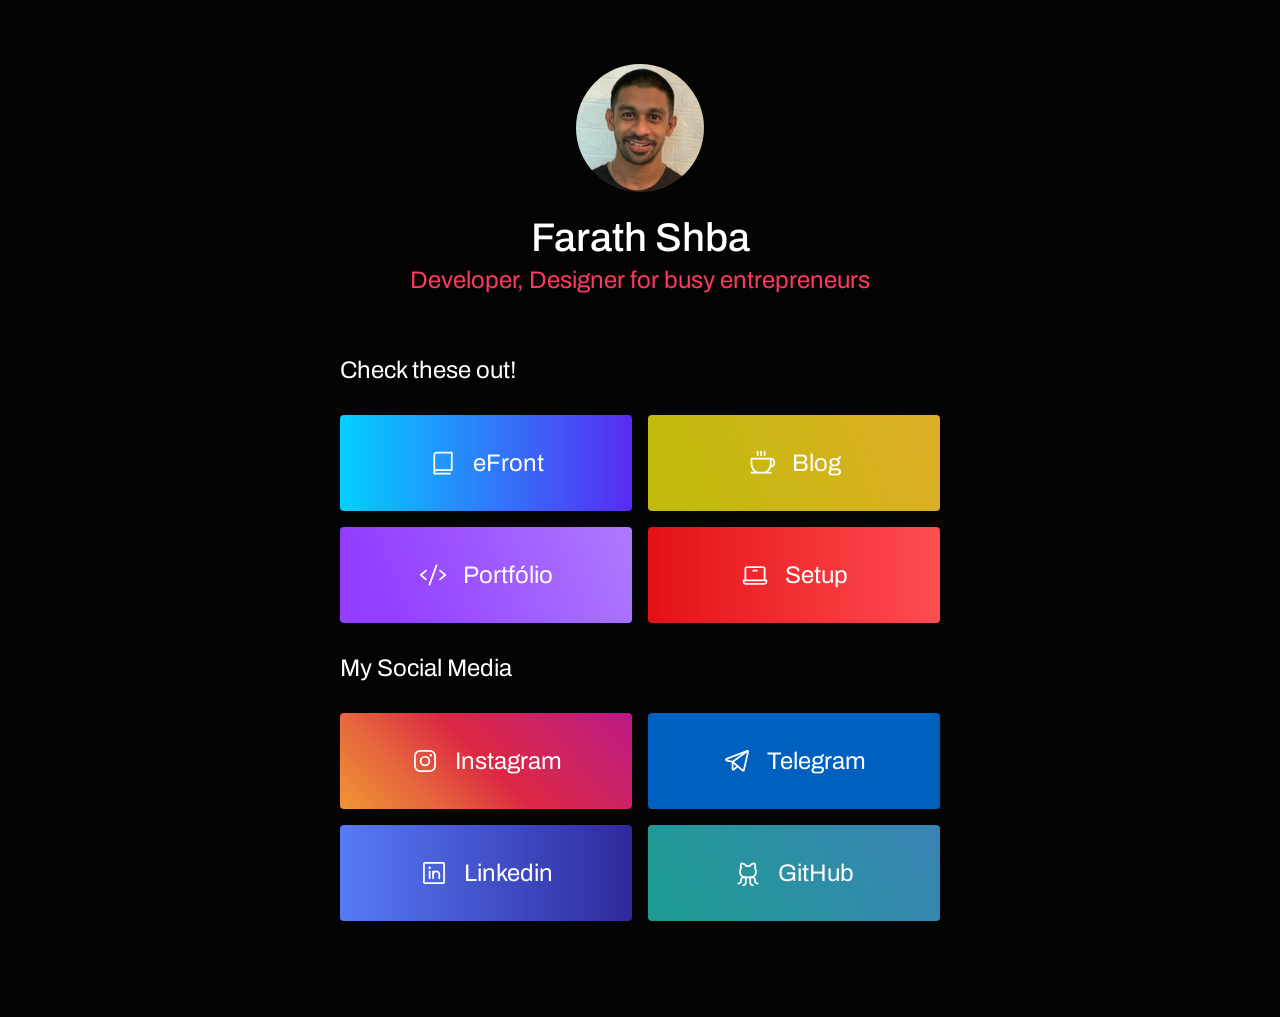
==== index.html @ e830a8cc "Init the website" ====
<!DOCTYPE html>
<html lang="pt-br">
  <head>
    <meta charset="UTF-8" />
    <link rel="preconnect" href="https://fonts.googleapis.com" />
    <link rel="preconnect" href="https://fonts.gstatic.com" crossorigin />
    <link
      href="https://fonts.googleapis.com/css2?family=Archivo:wght@300;400;500;600&display=swap"
      rel="stylesheet"
    />
    <meta name="viewport" content="width=device-width, initial-scale=1.0" />
    <meta name="author" content="Iuri Silva" />
    <meta name="description" content="Página com links úteis" />
    <meta
      name="keywords"
      content="sites, web, bio, links, redes sociais, desenvolvimento, programador, iuricode, front-end, designer, ui, iuri, freelancer, freela, website"
    />
    <meta name="theme-color" content="#ff3a5e" />
    <meta name="copyright" content="iuricode 2022" />
    <meta http-equiv="content-language" content="pt-br" />
    <meta
      property="og:image"
      content="https://iuricode.vercel.app/assets/image/preview.png"
    />
    <meta property="og:title" content="Bio // iuricode" />
    <meta property="og:description" content="Bio // iuricode" />
    <link
      rel="shortcut icon"
      href="assets/image/logo-page.svg"
      type="image/x-icon"
    />
    <link rel="apple-touch-icon" href="assets/image/icon-browser.svg" />
    <link rel="canonical" href="https://www.iuricode.com/bio/" />
    <link rel="stylesheet" href="assets/css/style.css" />
    <title>Bio // Iuri Silva</title>
  </head>

  <body>
    <header>
      <img
        src="assets/image/dp.jpg"
        alt="Foto iuricode"
        width="125px"
        height="125px"
      />
      <h1>Farath Shba</h1>
      <center><p>Developer, Designer for busy entrepreneurs</p></center>
    </header>

    <main>
      <section>
        <h2>Check these out!</h2>
        <div>
          <a
            href="https://iuricode.com/efront/"
            rel="noopener"
            target="_blank"
          >
            <article
              style="
                background: linear-gradient(90deg, #02d0ff 0%, #582bf3 100%);
              "
            >
              <img
                src="assets/icons/book.svg"
                alt="ícone livros"
                width="28px"
                height="28px"
              />
              <h2>eFront</h2>
            </article>
          </a>

          <a href="https://iuricode-blog.vercel.app/" rel="noopener" target="_blank">
            <article
              style="
                background: linear-gradient(70deg, #c2b90c 13%, #ddaf26 95%);
              "
            >
              <img
                src="assets/icons/coffee.svg"
                alt="ícone feliz"
                width="28px"
                height="28px"
              />
              <h2>Blog</h2>
            </article>
          </a>

          <a href="https://www.iuricode.com/" rel="noopener" target="_blank">
            <article
              style="
                background: linear-gradient(70deg, #923dff 13%, #ac76ff 95%);
              "
            >
              <img
                src="assets/icons/code.svg"
                alt="ícone feliz"
                width="28px"
                height="28px"
              />
              <h2>Portfólio</h2>
            </article>
          </a>

          <a
            href="https://www.iuricode.com/setup"
            rel="noopener"
            target="_blank"
          >
            <article
              style="
                background: linear-gradient(90deg, #e31116 0%, #ff4d51 100%);
              "
            >
              <img
                src="assets/icons/setup.svg"
                alt="ícone livros"
                width="28px"
                height="28px"
              />
              <h2>Setup</h2>
            </article>
          </a>
        </div>

        <h2>My Social Media</h2>

        <div>
          <a
            href="https://www.instagram.com/farathshba/"
            rel="noopener"
            target="_blank"
          >
            <article
              style="
                background: linear-gradient(
                  45deg,
                  #f09433 0%,
                  #e6683c 25%,
                  #dc2743 50%,
                  #cc2366 75%,
                  #bc1888 100%
                );
              "
            >
              <img
                src="assets/icons/instagram.svg"
                alt="ícone instagram"
                width="28px"
                height="28px"
              />
              <h2>Instagram</h2>
            </article>
          </a>

          <a href="https://t.me/Far0986" rel="noopener" target="_blank">
            <article style="background: #0060c0">
              <img
                src="assets/icons/telegram.svg"
                alt="ícone telegram"
                width="28px"
                height="28px"
              />
              <h2>Telegram</h2>
            </article>
          </a>

          <a
            href="https://www.linkedin.com/in/farathshba/"
            rel="noopener"
            target="_blank"
          >
            <article
              style="
                background: linear-gradient(
                  90deg,
                  rgb(86, 123, 246) 0%,
                  rgba(47, 41, 157, 1) 100%
                );
              "
            >
              <img
                src="assets/icons/linkedin.svg"
                alt="ícone linkedin"
                width="28px"
                height="28px"
              />
              <h2>Linkedin</h2>
            </article>
          </a>

          <!-- <a
            href="https://discord.gg/QevDJqCzaY"
            rel="noopener"
            target="_blank"
          >
            <article
              style="
                background: linear-gradient(
                  261.65deg,
                  #202225 0%,
                  #2d2f31 100%
                );
              "
            >
              <img
                src="assets/icons/discord.svg"
                alt="ícone discord"
                width="28px"
                height="28px"
              />
              <h2>Discord</h2>
            </article>
          </a> -->

          <a href="https://github.com/farisoft" rel="noopener" target="_blank">
            <article
              style="
                background: linear-gradient(58deg, #1f9b95 8%, #3983b4 98%);
              "
            >
              <img
                src="assets/icons/github.svg"
                alt="ícone github"
                width="28px"
                height="28px"
              />
              <h2>GitHub</h2>
            </article>
          </a>

          <!-- <a href="https://www.behance.net/iuricode" rel="noopener" target="_blank">
            <article
              style="
                background: linear-gradient(58deg, #1f9b29 8%, #39b475 98%);
              "
            >
              <img
                src="assets/icons/behance.svg"
                alt="ícone github"
                width="28px"
                height="28px"
              />
              <h2>Behance</h2>
            </article>
          </a> -->
        </div>
      </section>
    </main>
  </body>
</html>
---- assets/css/style.css ----
*{padding:0;margin:0;box-sizing:border-box;font-family:"Archivo"}::selection{background-color:#ff3a5e;color:#fff}ul,ol{list-style:none;margin:0;padding:0}a{text-decoration:none}img{max-width:100%;height:auto;display:block}p,h1,h2,h3,h4,h5,h6{margin:0}button,input{border:0;font-family:"Archivo"}button:focus,input:focus{border:0}body{font-family:"Archivo";background-color:#040405;padding:64px 24px;color:#fff}html{scroll-behavior:smooth;font-size:62.5%}::-webkit-scrollbar{width:8px}::-webkit-scrollbar-track{background-color:#17161d}::-webkit-scrollbar-thumb{background-color:#ff3a5e;border-radius:8px}header{display:flex;justify-content:center;align-items:center;flex-direction:column;margin-bottom:64px}header img{height:128px;width:128px;border-radius:50%;margin-bottom:24px;transition:.2s}header img:hover{outline:4px solid #fff}header h1{font-size:4rem;font-weight:500}header p{margin-top:8px;font-size:2.4rem;color:#ff3a5e;font-weight:400}section{max-width:600px;margin:32px auto}section h2{font-size:2.4rem;font-weight:400}section div{display:flex;justify-content:center;align-items:center;flex-wrap:wrap;margin:32px auto;gap:16px}section div a{flex-basis:200px;flex-grow:1}@media screen and (max-width: 768px){section div a{flex-basis:600px}}section div article{min-height:96px;display:flex;justify-content:center;align-items:center;padding:8px;border-radius:4px}section div article:hover img{width:32px}section div article img{width:28px;margin-right:16px;transition:.4s}section div article #parceria{width:88px}section div article h2{text-align:center;font-size:2.4rem;font-weight:400;color:#fff}/*# sourceMappingURL=style.css.map */
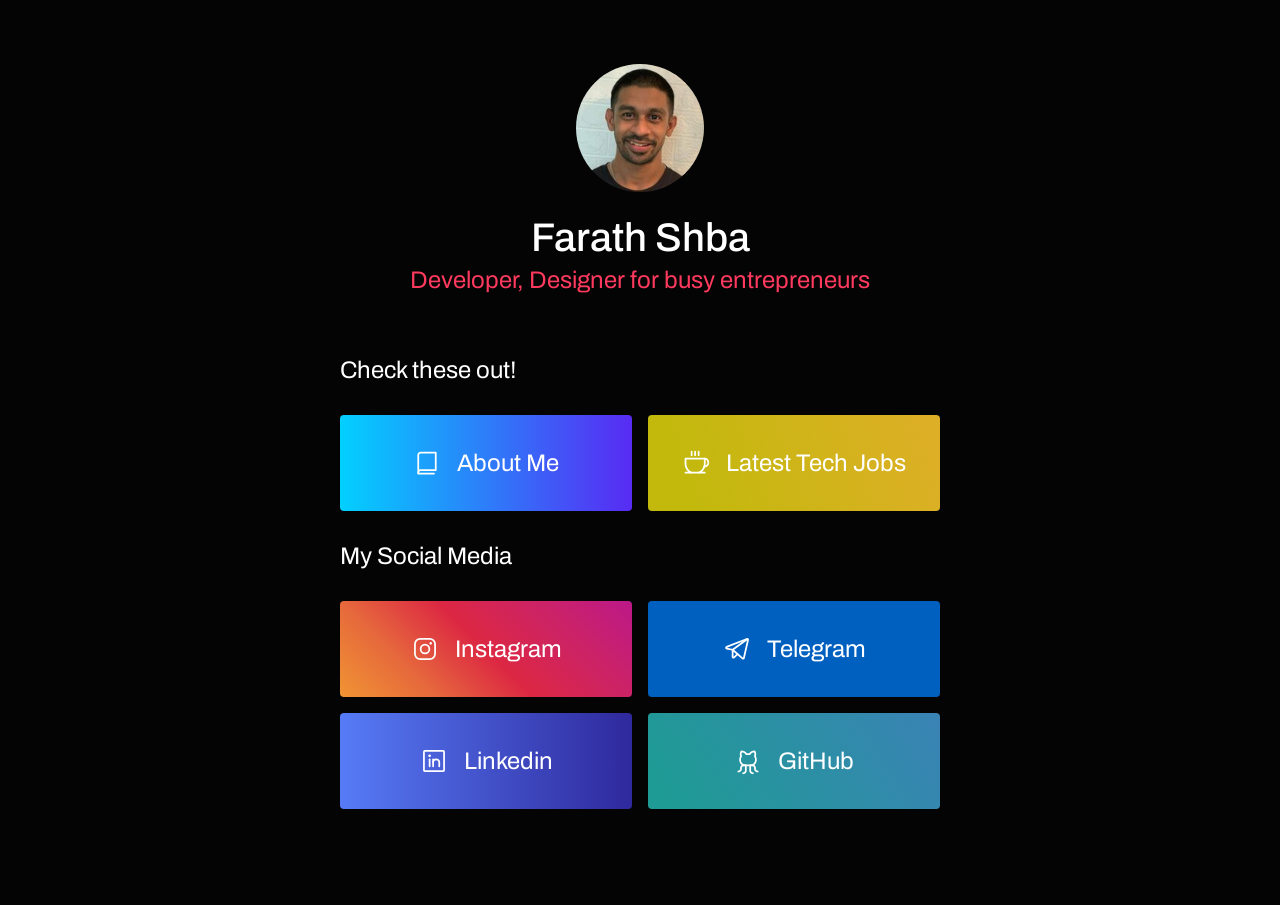
==== commit 3c1b1c67: "latest changes" ====
--- a/index.html
+++ b/index.html
@@ -32,7 +32,7 @@
     <link rel="apple-touch-icon" href="assets/image/icon-browser.svg" />
     <link rel="canonical" href="https://www.iuricode.com/bio/" />
     <link rel="stylesheet" href="assets/css/style.css" />
-    <title>Bio // Iuri Silva</title>
+    <title>Bio // Farath Shba</title>
   </head>
 
   <body>
@@ -52,7 +52,7 @@
         <h2>Check these out!</h2>
         <div>
           <a
-            href="https://iuricode.com/efront/"
+            href="about.html"
             rel="noopener"
             target="_blank"
           >
@@ -67,11 +67,11 @@
                 width="28px"
                 height="28px"
               />
-              <h2>eFront</h2>
-            </article>
-          </a>
-
-          <a href="https://iuricode-blog.vercel.app/" rel="noopener" target="_blank">
+              <h2>About Me</h2>
+            </article>
+          </a>
+
+          <a href="https://farath.substack.com/" rel="noopener" target="_blank">
             <article
               style="
                 background: linear-gradient(70deg, #c2b90c 13%, #ddaf26 95%);
@@ -83,11 +83,11 @@
                 width="28px"
                 height="28px"
               />
-              <h2>Blog</h2>
-            </article>
-          </a>
-
-          <a href="https://www.iuricode.com/" rel="noopener" target="_blank">
+              <h2>Latest Tech Jobs</h2>
+            </article>
+          </a>
+
+          <!-- <a href="https://www.iuricode.com/" rel="noopener" target="_blank">
             <article
               style="
                 background: linear-gradient(70deg, #923dff 13%, #ac76ff 95%);
@@ -99,11 +99,11 @@
                 width="28px"
                 height="28px"
               />
-              <h2>Portfólio</h2>
-            </article>
-          </a>
-
-          <a
+              <h2>Portfolio</h2>
+            </article>
+          </a> -->
+
+          <!-- <a
             href="https://www.iuricode.com/setup"
             rel="noopener"
             target="_blank"
@@ -121,7 +121,7 @@
               />
               <h2>Setup</h2>
             </article>
-          </a>
+          </a> -->
         </div>
 
         <h2>My Social Media</h2>
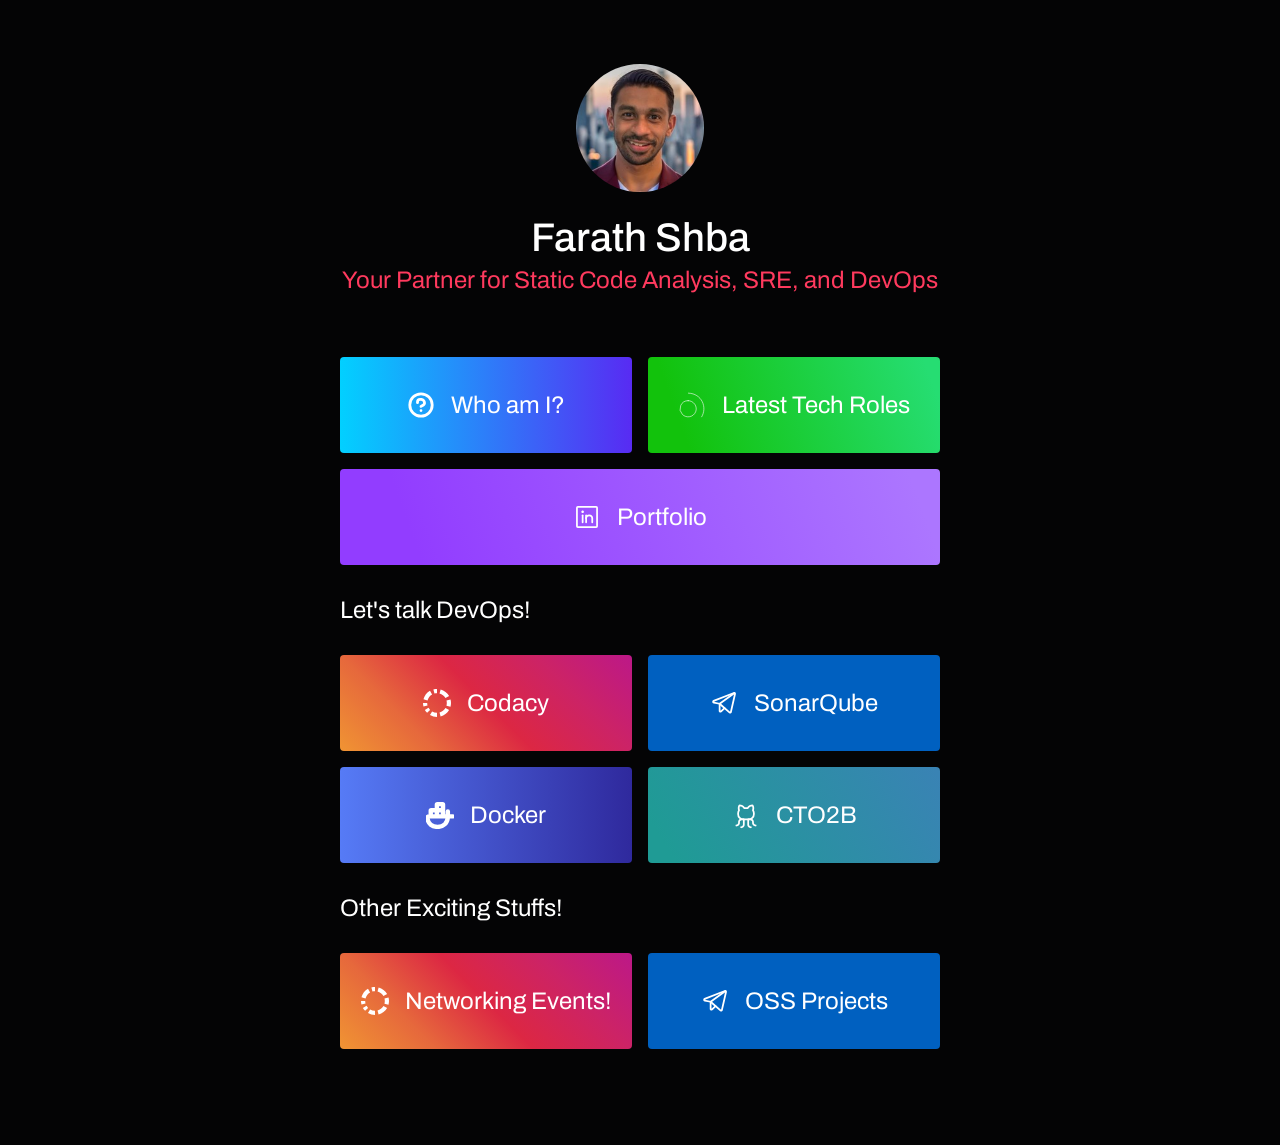
==== commit 67c5a48f: "new updates as of aug 11 2024" ====
--- a/index.html
+++ b/index.html
@@ -1,5 +1,5 @@
 <!DOCTYPE html>
-<html lang="pt-br">
+<html lang="en-GB">
   <head>
     <meta charset="UTF-8" />
     <link rel="preconnect" href="https://fonts.googleapis.com" />
@@ -9,47 +9,40 @@
       rel="stylesheet"
     />
     <meta name="viewport" content="width=device-width, initial-scale=1.0" />
-    <meta name="author" content="Iuri Silva" />
-    <meta name="description" content="Página com links úteis" />
+    <meta name="author" content="Farath Shba" />
     <meta
       name="keywords"
-      content="sites, web, bio, links, redes sociais, desenvolvimento, programador, iuricode, front-end, designer, ui, iuri, freelancer, freela, website"
+      content="sites, web, bio, links, devops, cicd, codacy, sonarqube, staticcodeanalysis, static-code, website"
     />
     <meta name="theme-color" content="#ff3a5e" />
-    <meta name="copyright" content="iuricode 2022" />
-    <meta http-equiv="content-language" content="pt-br" />
-    <meta
-      property="og:image"
-      content="https://iuricode.vercel.app/assets/image/preview.png"
-    />
-    <meta property="og:title" content="Bio // iuricode" />
-    <meta property="og:description" content="Bio // iuricode" />
+    <meta name="copyright" content="farath 2024" />
+    <meta http-equiv="content-language" content="en-GB" />
+    <meta property="og:title" content="Bio // farath" />
+    <meta property="og:description" content="Bio // farath" />
     <link
       rel="shortcut icon"
-      href="assets/image/logo-page.svg"
+      href="assets/image/download.svg"
       type="image/x-icon"
     />
     <link rel="apple-touch-icon" href="assets/image/icon-browser.svg" />
-    <link rel="canonical" href="https://www.iuricode.com/bio/" />
     <link rel="stylesheet" href="assets/css/style.css" />
-    <title>Bio // Farath Shba</title>
+    <title>Who is Farath Shba</title>
   </head>
 
   <body>
     <header>
       <img
-        src="assets/image/dp.jpg"
-        alt="Foto iuricode"
+        src="assets/image/1711184213644.jpeg"
+        alt="Pic Farath"
         width="125px"
         height="125px"
       />
       <h1>Farath Shba</h1>
-      <center><p>Developer, Designer for busy entrepreneurs</p></center>
+      <center><p>Your Partner for Static Code Analysis, SRE, and DevOps</p></center>
     </header>
 
     <main>
       <section>
-        <h2>Check these out!</h2>
         <div>
           <a
             href="about.html"
@@ -62,73 +55,53 @@
               "
             >
               <img
-                src="assets/icons/book.svg"
+                src="assets/icons/question-circle-svgrepo-com.svg"
                 alt="ícone livros"
                 width="28px"
                 height="28px"
               />
-              <h2>About Me</h2>
+              <h2>Who am I?</h2>
             </article>
           </a>
 
           <a href="https://farath.substack.com/" rel="noopener" target="_blank">
             <article
               style="
-                background: linear-gradient(70deg, #c2b90c 13%, #ddaf26 95%);
-              "
-            >
-              <img
-                src="assets/icons/coffee.svg"
+                background: linear-gradient(70deg, #12c20c 13%, #26dd72 95%);
+              "
+            >
+              <img
+                src="assets/icons/arbetsfor-svgrepo-com.svg"
                 alt="ícone feliz"
                 width="28px"
                 height="28px"
               />
-              <h2>Latest Tech Jobs</h2>
-            </article>
-          </a>
-
-          <!-- <a href="https://www.iuricode.com/" rel="noopener" target="_blank">
+              <h2>Latest Tech Roles</h2>
+            </article>
+          </a>
+
+          <a href="https://www.linkedin.com/in/farathshba/" rel="noopener" target="_blank">
             <article
               style="
                 background: linear-gradient(70deg, #923dff 13%, #ac76ff 95%);
               "
             >
               <img
-                src="assets/icons/code.svg"
+                src="assets/icons/linkedin.svg"
                 alt="ícone feliz"
                 width="28px"
                 height="28px"
               />
               <h2>Portfolio</h2>
             </article>
-          </a> -->
-
-          <!-- <a
-            href="https://www.iuricode.com/setup"
-            rel="noopener"
-            target="_blank"
-          >
-            <article
-              style="
-                background: linear-gradient(90deg, #e31116 0%, #ff4d51 100%);
-              "
-            >
-              <img
-                src="assets/icons/setup.svg"
-                alt="ícone livros"
-                width="28px"
-                height="28px"
-              />
-              <h2>Setup</h2>
-            </article>
-          </a> -->
+          </a>
         </div>
 
-        <h2>My Social Media</h2>
+        <h2>Let's talk DevOps!</h2>
 
         <div>
           <a
-            href="https://www.instagram.com/farathshba/"
+            href=""
             rel="noopener"
             target="_blank"
           >
@@ -145,16 +118,16 @@
               "
             >
               <img
-                src="assets/icons/instagram.svg"
+                src="assets/icons/codacy-svgrepo-com.svg"
                 alt="ícone instagram"
                 width="28px"
                 height="28px"
               />
-              <h2>Instagram</h2>
-            </article>
-          </a>
-
-          <a href="https://t.me/Far0986" rel="noopener" target="_blank">
+              <h2>Codacy</h2>
+            </article>
+          </a>
+
+          <a href="" rel="noopener" target="_blank">
             <article style="background: #0060c0">
               <img
                 src="assets/icons/telegram.svg"
@@ -162,7 +135,7 @@
                 width="28px"
                 height="28px"
               />
-              <h2>Telegram</h2>
+              <h2>SonarQube</h2>
             </article>
           </a>
 
@@ -181,38 +154,14 @@
               "
             >
               <img
-                src="assets/icons/linkedin.svg"
+                src="assets/icons/docker-16-svgrepo-com.svg"
                 alt="ícone linkedin"
                 width="28px"
                 height="28px"
               />
-              <h2>Linkedin</h2>
-            </article>
-          </a>
-
-          <!-- <a
-            href="https://discord.gg/QevDJqCzaY"
-            rel="noopener"
-            target="_blank"
-          >
-            <article
-              style="
-                background: linear-gradient(
-                  261.65deg,
-                  #202225 0%,
-                  #2d2f31 100%
-                );
-              "
-            >
-              <img
-                src="assets/icons/discord.svg"
-                alt="ícone discord"
-                width="28px"
-                height="28px"
-              />
-              <h2>Discord</h2>
-            </article>
-          </a> -->
+              <h2>Docker</h2>
+            </article>
+          </a>
 
           <a href="https://github.com/farisoft" rel="noopener" target="_blank">
             <article
@@ -226,25 +175,53 @@
                 width="28px"
                 height="28px"
               />
-              <h2>GitHub</h2>
-            </article>
-          </a>
-
-          <!-- <a href="https://www.behance.net/iuricode" rel="noopener" target="_blank">
-            <article
-              style="
-                background: linear-gradient(58deg, #1f9b29 8%, #39b475 98%);
-              "
-            >
-              <img
-                src="assets/icons/behance.svg"
-                alt="ícone github"
-                width="28px"
-                height="28px"
-              />
-              <h2>Behance</h2>
-            </article>
-          </a> -->
+              <h2>CTO2B</h2>
+            </article>
+          </a>
+
+         
+        </div>
+        <h2>Other Exciting Stuffs!</h2>
+
+        <div>
+          <a
+            href="https://calendar.google.com/calendar/u/0?cid=MDZjMjAxY2ExNzNiZGM2ZGRhYmI0NzI0NTU1MWU4NmVjOWYwNTljNjg4YTAxNTA3ZDk1N2U0ZmE3MTQ2MzNhY0Bncm91cC5jYWxlbmRhci5nb29nbGUuY29t"
+            rel="noopener"
+            target="_blank"
+          >
+            <article
+              style="
+                background: linear-gradient(
+                  45deg,
+                  #f09433 0%,
+                  #e6683c 25%,
+                  #dc2743 50%,
+                  #cc2366 75%,
+                  #bc1888 100%
+                );
+              "
+            >
+              <img
+                src="assets/icons/codacy-svgrepo-com.svg"
+                alt="ícone instagram"
+                width="28px"
+                height="28px"
+              />
+              <h2>Networking Events!</h2>
+            </article>
+          </a>
+
+          <a href="" rel="noopener" target="_blank">
+            <article style="background: #0060c0">
+              <img
+                src="assets/icons/telegram.svg"
+                alt="ícone telegram"
+                width="28px"
+                height="28px"
+              />
+              <h2>OSS Projects</h2>
+            </article>
+          </a>
         </div>
       </section>
     </main>
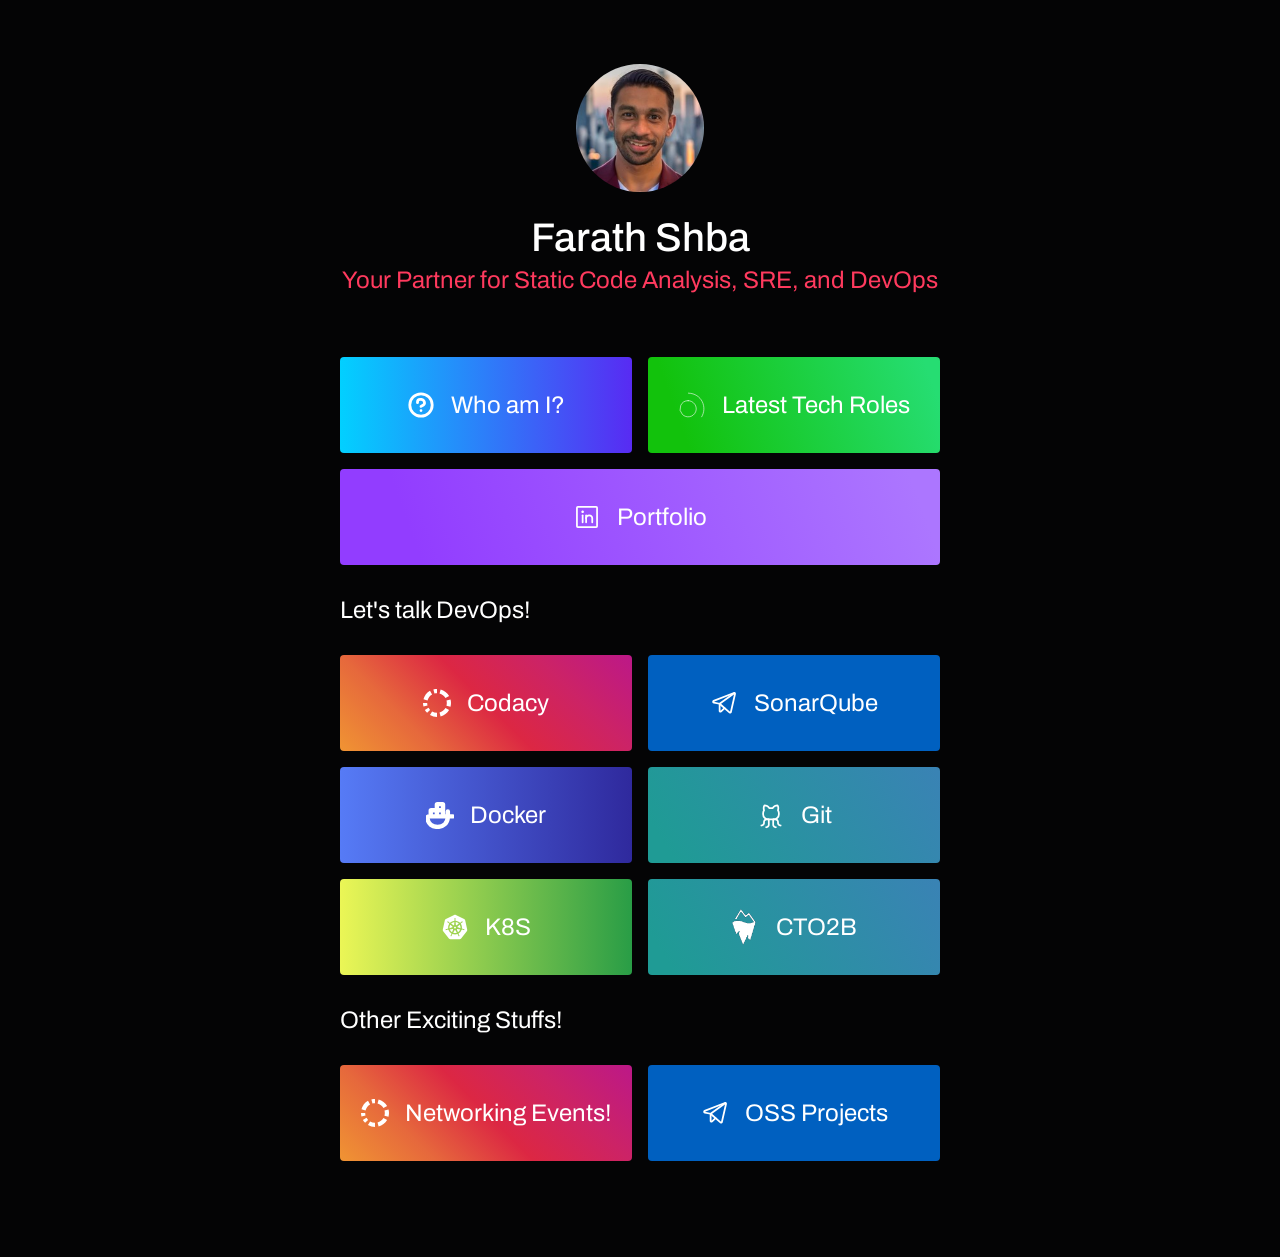
==== commit 17ee8745: "new updates as of aug 18 2024" ====
--- a/index.html
+++ b/index.html
@@ -175,10 +175,49 @@
                 width="28px"
                 height="28px"
               />
-              <h2>CTO2B</h2>
-            </article>
-          </a>
-
+              <h2>Git</h2>
+            </article>
+          </a>
+
+          <a
+          href="https://www.linkedin.com/in/farathshba/"
+          rel="noopener"
+          target="_blank"
+        >
+          <article
+            style="
+              background: linear-gradient(
+                90deg,
+                rgb(235, 246, 86) 0%,
+                rgb(41, 157, 70) 100%
+              );
+            "
+          >
+            <img
+              src="assets/icons/kubernetes-svgrepo-com.svg"
+              alt="ícone linkedin"
+              width="28px"
+              height="28px"
+            />
+            <h2>K8S</h2>
+          </article>
+        </a>
+
+        <a href="https://github.com/farisoft" rel="noopener" target="_blank">
+          <article
+            style="
+              background: linear-gradient(58deg, #1f9b95 8%, #3983b4 98%);
+            "
+          >
+            <img
+              src="assets/icons/logo_300 (1) (1).png"
+              alt="ícone github"
+              width="28px"
+              height="28px"
+            />
+            <h2>CTO2B</h2>
+          </article>
+        </a>
          
         </div>
         <h2>Other Exciting Stuffs!</h2>
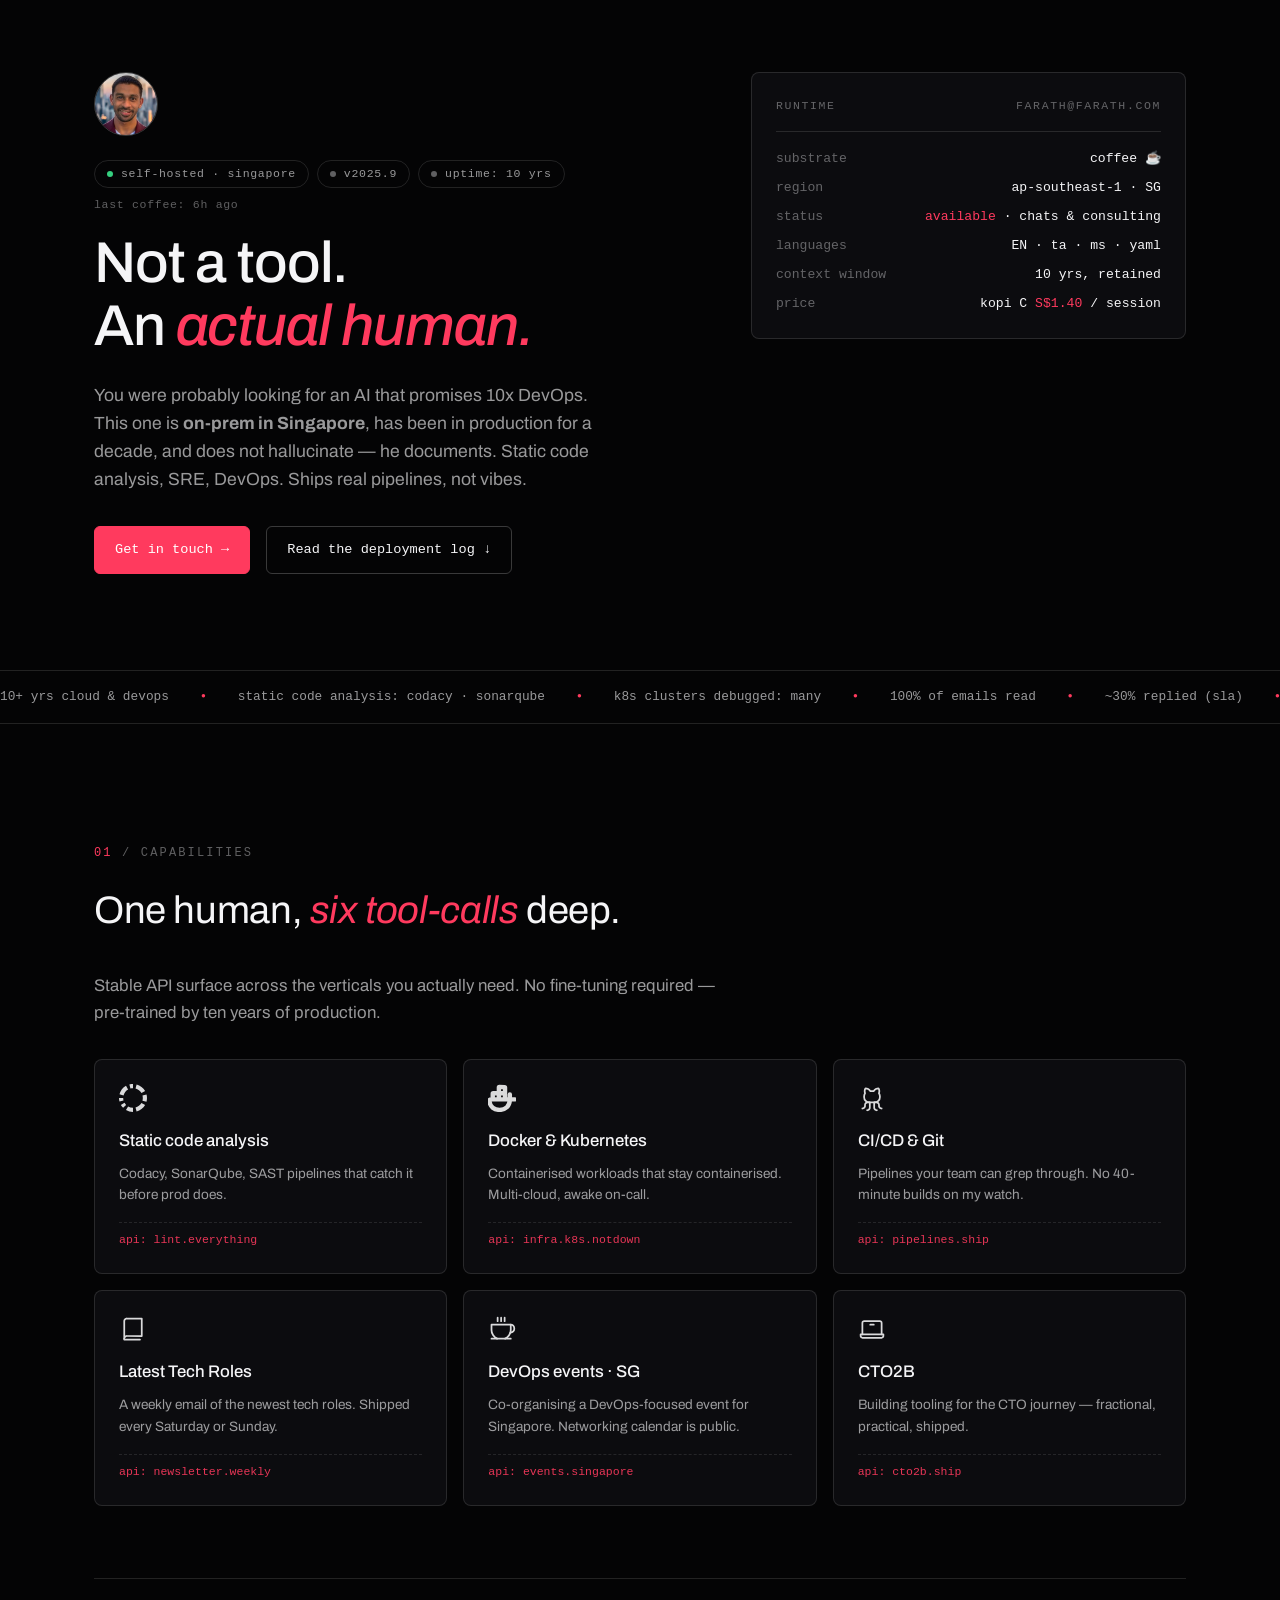
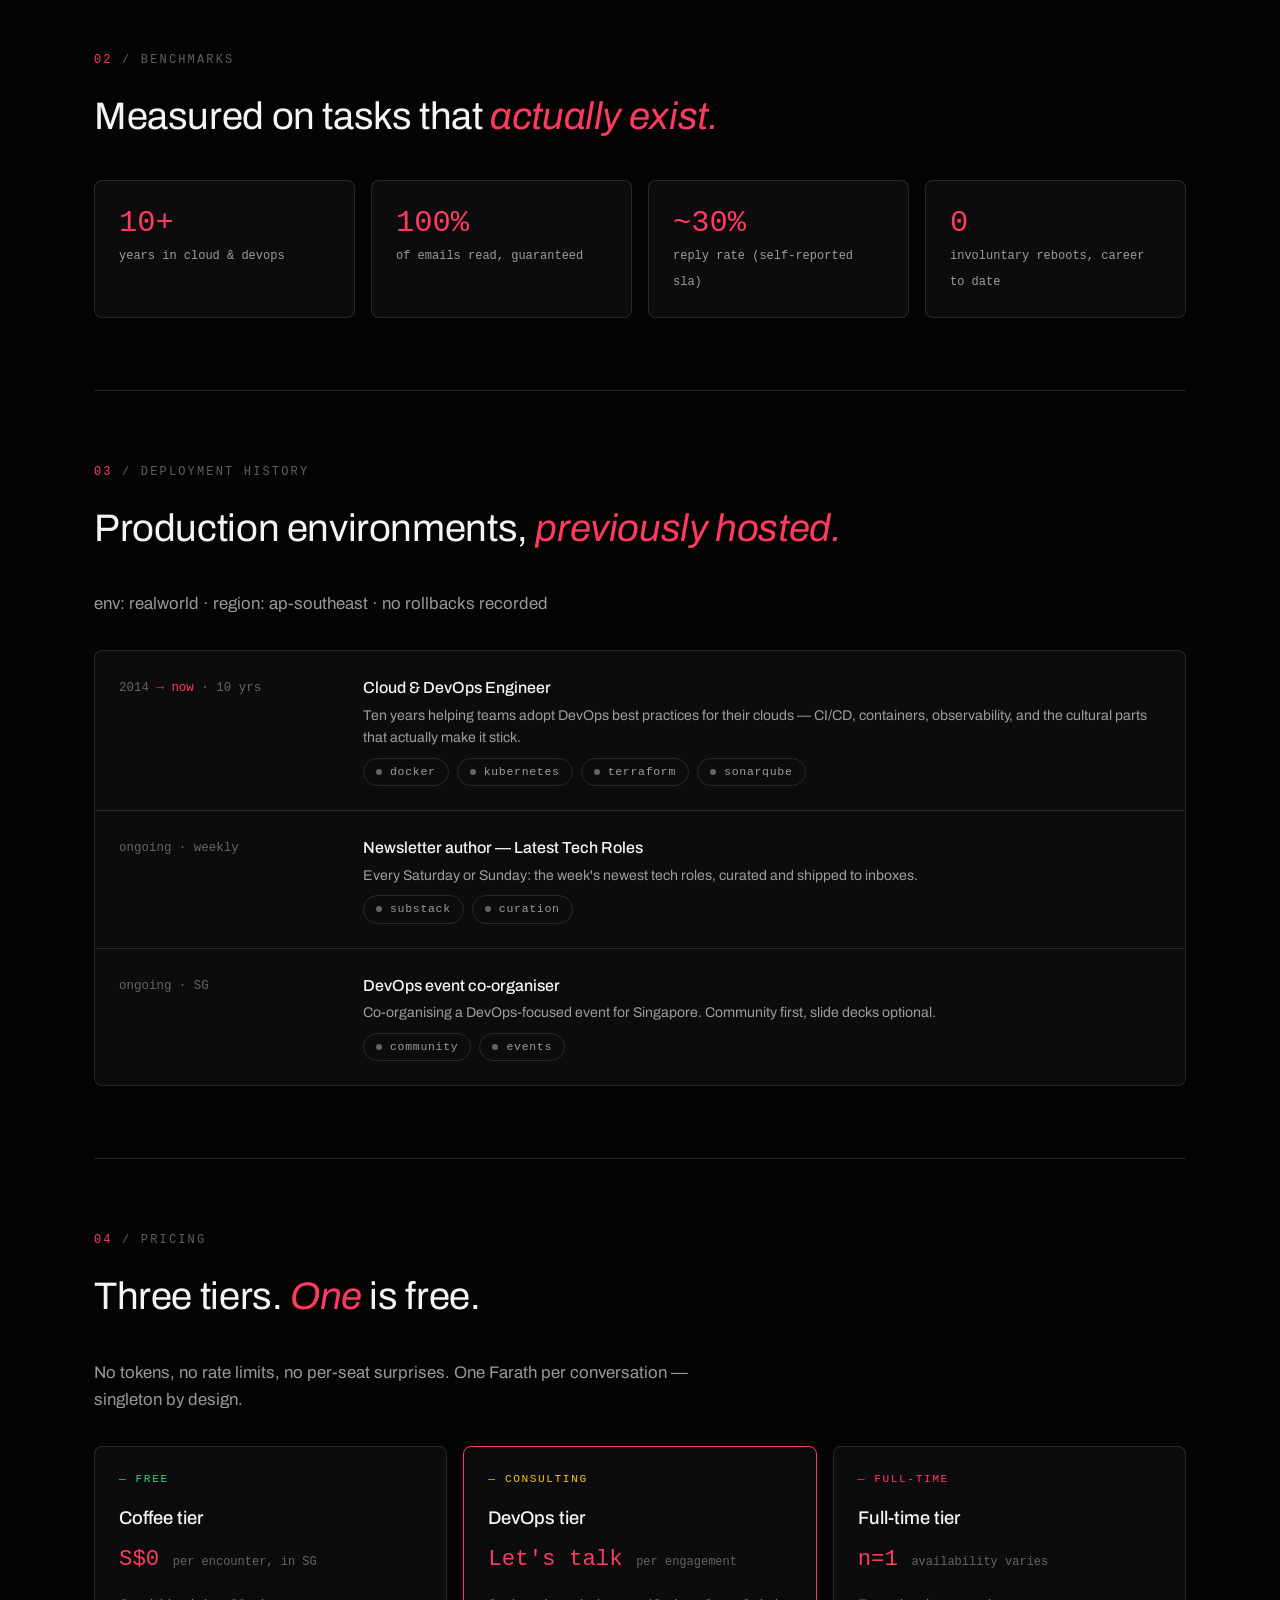
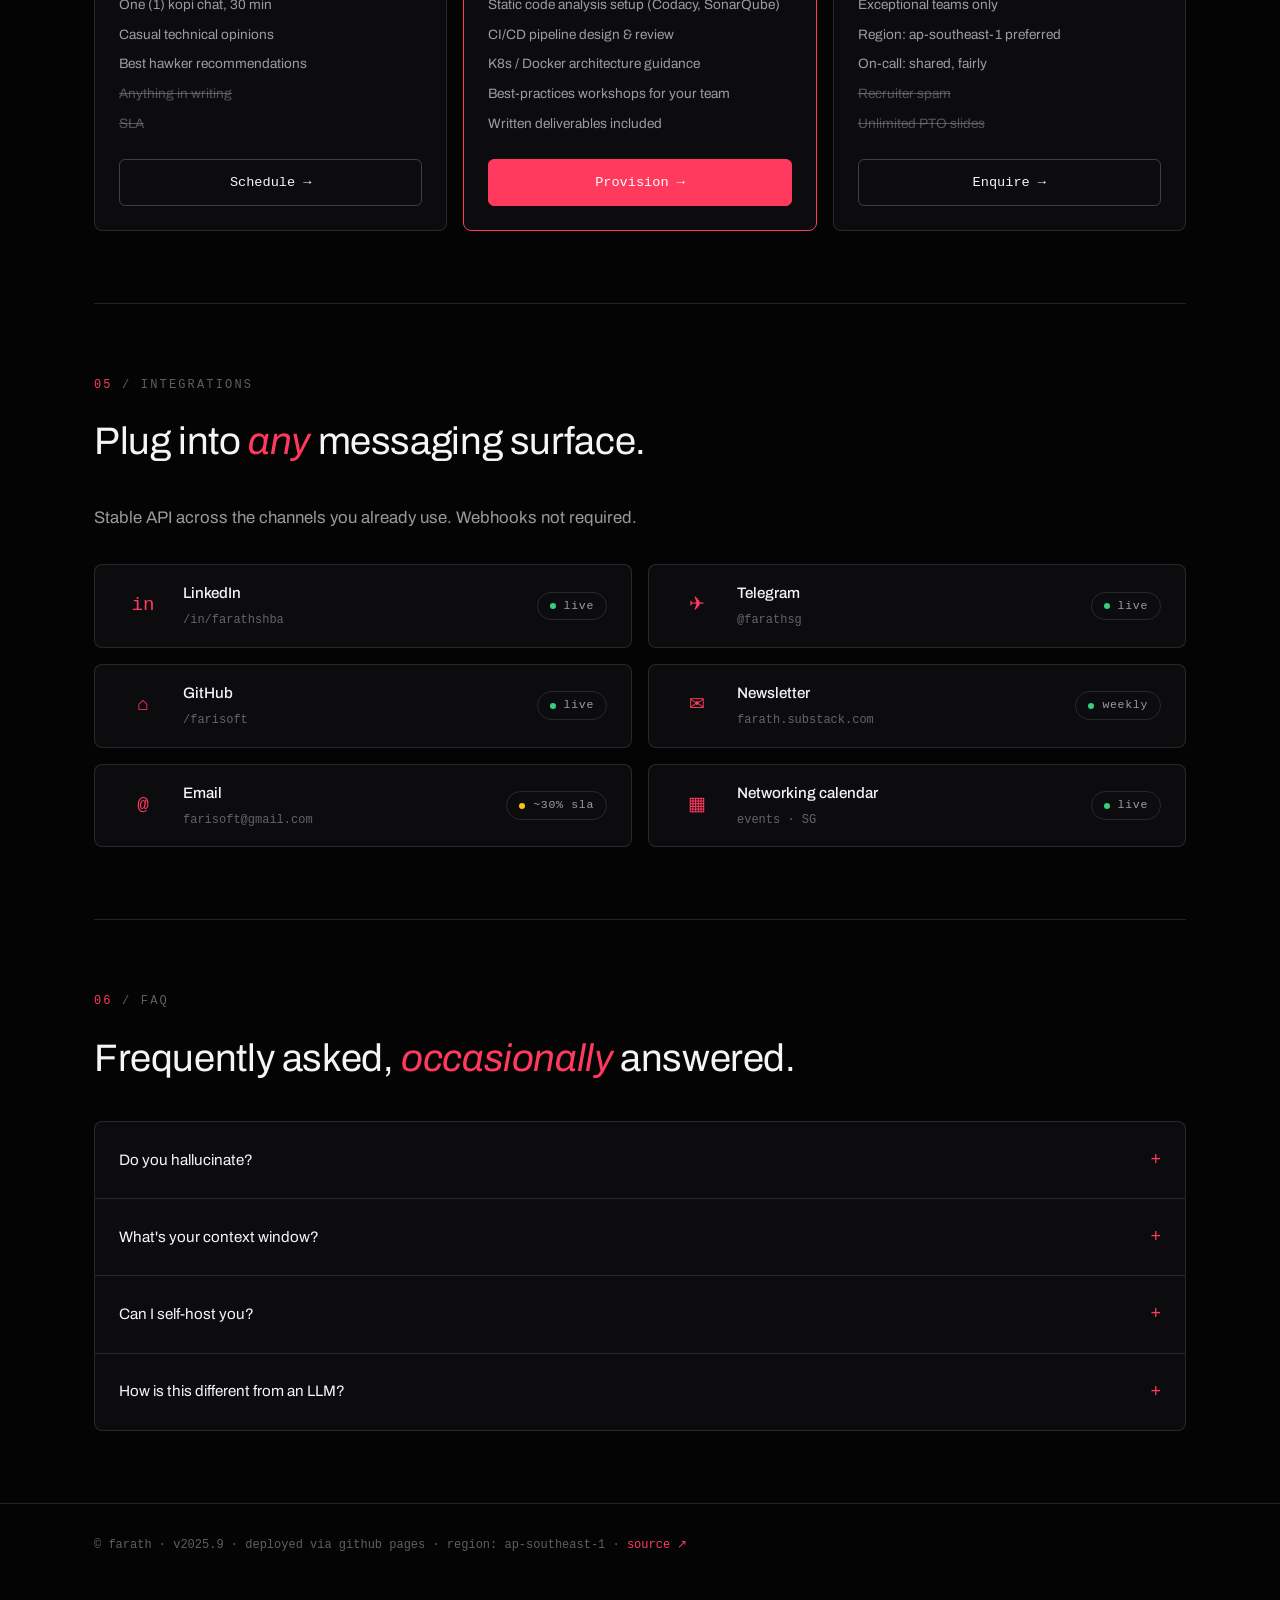
==== commit 6d5b1578: "Rebuild as Viktor-style 'human DevOps platform' one-pager - Position Farath like getviktor.co: produ" ====
--- a/index.html
+++ b/index.html
@@ -5,264 +5,450 @@
     <link rel="preconnect" href="https://fonts.googleapis.com" />
     <link rel="preconnect" href="https://fonts.gstatic.com" crossorigin />
     <link
-      href="https://fonts.googleapis.com/css2?family=Archivo:wght@300;400;500;600&display=swap"
+      href="https://fonts.googleapis.com/css2?family=Archivo:ital,wght@0,300;0,400;0,500;0,600;1,400&display=swap"
       rel="stylesheet"
     />
     <meta name="viewport" content="width=device-width, initial-scale=1.0" />
+    <title>Farath Shba — Not a tool. An actual human.</title>
+    <meta
+      name="description"
+      content="Farath Shba — the human DevOps platform. Ten years in production across Cloud, SRE, static code analysis. Self-hosted in Singapore. Currently accepting coffee chats."
+    />
     <meta name="author" content="Farath Shba" />
+    <meta name="theme-color" content="#040405" />
+    <meta property="og:type" content="website" />
+    <meta property="og:title" content="Farath Shba — Not a tool. An actual human." />
     <meta
-      name="keywords"
-      content="sites, web, bio, links, devops, cicd, codacy, sonarqube, staticcodeanalysis, static-code, website"
+      property="og:description"
+      content="The human DevOps platform. Ten years in production. Self-hosted in Singapore."
     />
-    <meta name="theme-color" content="#ff3a5e" />
-    <meta name="copyright" content="farath 2024" />
-    <meta http-equiv="content-language" content="en-GB" />
-    <meta property="og:title" content="Bio // farath" />
-    <meta property="og:description" content="Bio // farath" />
+    <meta property="og:image" content="assets/image/preview.png" />
+    <meta name="twitter:card" content="summary_large_image" />
     <link
-      rel="shortcut icon"
-      href="assets/image/download.svg"
-      type="image/x-icon"
+      rel="icon"
+      href="assets/image/logo-page.svg"
+      type="image/svg+xml"
     />
-    <link rel="apple-touch-icon" href="assets/image/icon-browser.svg" />
+    <link rel="apple-touch-icon" href="assets/image/dp.jpg" />
     <link rel="stylesheet" href="assets/css/style.css" />
-    <title>Who is Farath Shba</title>
   </head>
 
   <body>
-    <header>
-      <img
-        src="assets/image/1711184213644.jpeg"
-        alt="Pic Farath"
-        width="125px"
-        height="125px"
-      />
-      <h1>Farath Shba</h1>
-      <center><p>Your Partner for Static Code Analysis, SRE, and DevOps</p></center>
+    <!-- ========================= 00 / system status ========================= -->
+    <header class="hero">
+      <div class="wrap">
+        <div class="hero__grid">
+          <div>
+            <img
+              class="hero__photo"
+              src="assets/image/1711184213644.jpeg"
+              alt="Farath Shba"
+              width="64"
+              height="64"
+            />
+            <div class="badge-row">
+              <span class="badge live">self-hosted · singapore</span>
+              <span class="badge">v2025.9</span>
+              <span class="badge">uptime: 10 yrs</span>
+              <span class="badge plain">last coffee: 6h ago</span>
+            </div>
+            <h1>Not a tool.<br />An <em>actual human.</em></h1>
+            <p class="hero__sub">
+              You were probably looking for an AI that promises 10x DevOps.
+              This one is <strong>on-prem in Singapore</strong>, has been in
+              production for a decade, and does not hallucinate — he
+              documents. Static code analysis, SRE, DevOps. Ships real
+              pipelines, not vibes.
+            </p>
+            <div class="btn-row">
+              <a class="btn primary" href="#contact">Get in touch →</a>
+              <a class="btn" href="#history">Read the deployment log ↓</a>
+            </div>
+          </div>
+
+          <aside class="syscard" aria-label="System information">
+            <div class="syscard__title">
+              <span>runtime</span>
+              <span>farath@farath.com</span>
+            </div>
+            <dl>
+              <dt>substrate</dt>
+              <dd>coffee ☕</dd>
+              <dt>region</dt>
+              <dd>ap-southeast-1 · SG</dd>
+              <dt>status</dt>
+              <dd><span class="hl">available</span> · chats &amp; consulting</dd>
+              <dt>languages</dt>
+              <dd>EN · ta · ms · yaml</dd>
+              <dt>context window</dt>
+              <dd>10 yrs, retained</dd>
+              <dt>price</dt>
+              <dd>kopi C <span class="hl">S$1.40</span> / session</dd>
+            </dl>
+          </aside>
+        </div>
+      </div>
     </header>
 
-    <main>
-      <section>
-        <div>
+    <div class="ticker" aria-hidden="true">
+      <div class="ticker__track">
+        <span>10+ yrs cloud &amp; devops</span>
+        <span>static code analysis: codacy · sonarqube</span>
+        <span>k8s clusters debugged: many</span>
+        <span>100% of emails read</span>
+        <span>~30% replied (sla)</span>
+        <span>hawker centres mapped: all</span>
+        <span>devops events co-organised: yes</span>
+        <span>10+ yrs cloud &amp; devops</span>
+        <span>static code analysis: codacy · sonarqube</span>
+        <span>k8s clusters debugged: many</span>
+        <span>100% of emails read</span>
+        <span>~30% replied (sla)</span>
+        <span>hawker centres mapped: all</span>
+        <span>devops events co-organized: yes</span>
+      </div>
+    </div>
+
+    <main class="wrap">
+      <!-- ========================= 01 / capabilities ========================= -->
+      <section id="capabilities">
+        <span class="eyebrow"><span class="num">01</span> / capabilities</span>
+        <h2 class="section-title">One human, <em>six tool-calls</em> deep.</h2>
+        <p class="lede" style="margin-bottom: 32px">
+          Stable API surface across the verticals you actually need. No
+          fine-tuning required — pre-trained by ten years of production.
+        </p>
+
+        <div class="tiles">
+          <a class="tile" href="https://www.linkedin.com/in/farathshba/" rel="noopener" target="_blank">
+            <img src="assets/icons/codacy-svgrepo-com.svg" alt="Codacy" width="28" height="28" />
+            <h3>Static code analysis</h3>
+            <p>Codacy, SonarQube, SAST pipelines that catch it before prod does.</p>
+            <span class="tag">api: lint.everything</span>
+          </a>
+
+          <a class="tile" href="https://www.linkedin.com/in/farathshba/" rel="noopener" target="_blank">
+            <img src="assets/icons/docker-16-svgrepo-com.svg" alt="Docker" width="28" height="28" />
+            <h3>Docker &amp; Kubernetes</h3>
+            <p>Containerised workloads that stay containerised. Multi-cloud, awake on-call.</p>
+            <span class="tag">api: infra.k8s.notdown</span>
+          </a>
+
+          <a class="tile" href="https://github.com/farisoft" rel="noopener" target="_blank">
+            <img src="assets/icons/github.svg" alt="GitHub" width="28" height="28" />
+            <h3>CI/CD &amp; Git</h3>
+            <p>Pipelines your team can grep through. No 40-minute builds on my watch.</p>
+            <span class="tag">api: pipelines.ship</span>
+          </a>
+
+          <a class="tile" href="https://farath.substack.com/" rel="noopener" target="_blank">
+            <img src="assets/icons/book.svg" alt="Newsletter" width="28" height="28" />
+            <h3>Latest Tech Roles</h3>
+            <p>A weekly email of the newest tech roles. Shipped every Saturday or Sunday.</p>
+            <span class="tag">api: newsletter.weekly</span>
+          </a>
+
           <a
-            href="about.html"
-            rel="noopener"
-            target="_blank"
-          >
-            <article
-              style="
-                background: linear-gradient(90deg, #02d0ff 0%, #582bf3 100%);
-              "
-            >
-              <img
-                src="assets/icons/question-circle-svgrepo-com.svg"
-                alt="ícone livros"
-                width="28px"
-                height="28px"
-              />
-              <h2>Who am I?</h2>
-            </article>
-          </a>
-
-          <a href="https://farath.substack.com/" rel="noopener" target="_blank">
-            <article
-              style="
-                background: linear-gradient(70deg, #12c20c 13%, #26dd72 95%);
-              "
-            >
-              <img
-                src="assets/icons/arbetsfor-svgrepo-com.svg"
-                alt="ícone feliz"
-                width="28px"
-                height="28px"
-              />
-              <h2>Latest Tech Roles</h2>
-            </article>
-          </a>
-
-          <a href="https://www.linkedin.com/in/farathshba/" rel="noopener" target="_blank">
-            <article
-              style="
-                background: linear-gradient(70deg, #923dff 13%, #ac76ff 95%);
-              "
-            >
-              <img
-                src="assets/icons/linkedin.svg"
-                alt="ícone feliz"
-                width="28px"
-                height="28px"
-              />
-              <h2>Portfolio</h2>
-            </article>
-          </a>
-        </div>
-
-        <h2>Let's talk DevOps!</h2>
-
-        <div>
-          <a
-            href=""
-            rel="noopener"
-            target="_blank"
-          >
-            <article
-              style="
-                background: linear-gradient(
-                  45deg,
-                  #f09433 0%,
-                  #e6683c 25%,
-                  #dc2743 50%,
-                  #cc2366 75%,
-                  #bc1888 100%
-                );
-              "
-            >
-              <img
-                src="assets/icons/codacy-svgrepo-com.svg"
-                alt="ícone instagram"
-                width="28px"
-                height="28px"
-              />
-              <h2>Codacy</h2>
-            </article>
-          </a>
-
-          <a href="" rel="noopener" target="_blank">
-            <article style="background: #0060c0">
-              <img
-                src="assets/icons/telegram.svg"
-                alt="ícone telegram"
-                width="28px"
-                height="28px"
-              />
-              <h2>SonarQube</h2>
-            </article>
-          </a>
-
-          <a
-            href="https://www.linkedin.com/in/farathshba/"
-            rel="noopener"
-            target="_blank"
-          >
-            <article
-              style="
-                background: linear-gradient(
-                  90deg,
-                  rgb(86, 123, 246) 0%,
-                  rgba(47, 41, 157, 1) 100%
-                );
-              "
-            >
-              <img
-                src="assets/icons/docker-16-svgrepo-com.svg"
-                alt="ícone linkedin"
-                width="28px"
-                height="28px"
-              />
-              <h2>Docker</h2>
-            </article>
-          </a>
-
-          <a href="https://github.com/farisoft" rel="noopener" target="_blank">
-            <article
-              style="
-                background: linear-gradient(58deg, #1f9b95 8%, #3983b4 98%);
-              "
-            >
-              <img
-                src="assets/icons/github.svg"
-                alt="ícone github"
-                width="28px"
-                height="28px"
-              />
-              <h2>Git</h2>
-            </article>
-          </a>
-
-          <a
-          href="https://www.linkedin.com/in/farathshba/"
-          rel="noopener"
-          target="_blank"
-        >
-          <article
-            style="
-              background: linear-gradient(
-                90deg,
-                rgb(235, 246, 86) 0%,
-                rgb(41, 157, 70) 100%
-              );
-            "
-          >
-            <img
-              src="assets/icons/kubernetes-svgrepo-com.svg"
-              alt="ícone linkedin"
-              width="28px"
-              height="28px"
-            />
-            <h2>K8S</h2>
-          </article>
-        </a>
-
-        <a href="https://github.com/farisoft" rel="noopener" target="_blank">
-          <article
-            style="
-              background: linear-gradient(58deg, #1f9b95 8%, #3983b4 98%);
-            "
-          >
-            <img
-              src="assets/icons/logo_300 (1) (1).png"
-              alt="ícone github"
-              width="28px"
-              height="28px"
-            />
-            <h2>CTO2B</h2>
-          </article>
-        </a>
-         
-        </div>
-        <h2>Other Exciting Stuffs!</h2>
-
-        <div>
-          <a
+            class="tile"
             href="https://calendar.google.com/calendar/u/0?cid=MDZjMjAxY2ExNzNiZGM2ZGRhYmI0NzI0NTU1MWU4NmVjOWYwNTljNjg4YTAxNTA3ZDk1N2U0ZmE3MTQ2MzNhY0Bncm91cC5jYWxlbmRhci5nb29nbGUuY29t"
             rel="noopener"
             target="_blank"
           >
-            <article
-              style="
-                background: linear-gradient(
-                  45deg,
-                  #f09433 0%,
-                  #e6683c 25%,
-                  #dc2743 50%,
-                  #cc2366 75%,
-                  #bc1888 100%
-                );
-              "
-            >
-              <img
-                src="assets/icons/codacy-svgrepo-com.svg"
-                alt="ícone instagram"
-                width="28px"
-                height="28px"
-              />
-              <h2>Networking Events!</h2>
-            </article>
-          </a>
-
-          <a href="" rel="noopener" target="_blank">
-            <article style="background: #0060c0">
-              <img
-                src="assets/icons/telegram.svg"
-                alt="ícone telegram"
-                width="28px"
-                height="28px"
-              />
-              <h2>OSS Projects</h2>
-            </article>
-          </a>
+            <img src="assets/icons/coffee.svg" alt="Events" width="28" height="28" />
+            <h3>DevOps events · SG</h3>
+            <p>Co-organising a DevOps-focused event for Singapore. Networking calendar is public.</p>
+            <span class="tag">api: events.singapore</span>
+          </a>
+
+          <a class="tile" href="https://github.com/farisoft" rel="noopener" target="_blank">
+            <img src="assets/icons/setup.svg" alt="CTO2B" width="28" height="28" />
+            <h3>CTO2B</h3>
+            <p>Building tooling for the CTO journey — fractional, practical, shipped.</p>
+            <span class="tag">api: cto2b.ship</span>
+          </a>
+        </div>
+      </section>
+
+      <!-- ========================= 02 / stats ========================= -->
+      <section id="benchmarks">
+        <span class="eyebrow"><span class="num">02</span> / benchmarks</span>
+        <h2 class="section-title">Measured on tasks that <em>actually exist.</em></h2>
+
+        <div class="stats">
+          <div class="stat">
+            <strong>10+</strong>
+            <span>years in cloud &amp; devops</span>
+          </div>
+          <div class="stat">
+            <strong>100%</strong>
+            <span>of emails read, guaranteed</span>
+          </div>
+          <div class="stat">
+            <strong>~30%</strong>
+            <span>reply rate (self-reported sla)</span>
+          </div>
+          <div class="stat">
+            <strong>0</strong>
+            <span>involuntary reboots, career to date</span>
+          </div>
+        </div>
+      </section>
+
+      <!-- ========================= 03 / history ========================= -->
+      <section id="history">
+        <span class="eyebrow"><span class="num">03</span> / deployment history</span>
+        <h2 class="section-title">Production environments, <em>previously hosted.</em></h2>
+        <p class="lede" style="margin-bottom: 32px">
+          env: realworld · region: ap-southeast · no rollbacks recorded
+        </p>
+
+        <div class="history">
+          <div class="history__row">
+            <div class="history__when">
+              2014 <span class="now">→ now</span> · 10 yrs
+            </div>
+            <div class="history__what">
+              <h3>Cloud &amp; DevOps Engineer</h3>
+              <p>
+                Ten years helping teams adopt DevOps best practices for their
+                clouds — CI/CD, containers, observability, and the cultural
+                parts that actually make it stick.
+              </p>
+              <div class="badge-row">
+                <span class="badge">docker</span>
+                <span class="badge">kubernetes</span>
+                <span class="badge">terraform</span>
+                <span class="badge">sonarqube</span>
+              </div>
+            </div>
+          </div>
+
+          <div class="history__row">
+            <div class="history__when">ongoing · weekly</div>
+            <div class="history__what">
+              <h3>Newsletter author — Latest Tech Roles</h3>
+              <p>
+                Every Saturday or Sunday: the week's newest tech roles,
+                curated and shipped to inboxes.
+              </p>
+              <div class="badge-row">
+                <span class="badge">substack</span>
+                <span class="badge">curation</span>
+              </div>
+            </div>
+          </div>
+
+          <div class="history__row">
+            <div class="history__when">ongoing · SG</div>
+            <div class="history__what">
+              <h3>DevOps event co-organiser</h3>
+              <p>
+                Co-organising a DevOps-focused event for Singapore. Community
+                first, slide decks optional.
+              </p>
+              <div class="badge-row">
+                <span class="badge">community</span>
+                <span class="badge">events</span>
+              </div>
+            </div>
+          </div>
+        </div>
+      </section>
+
+      <!-- ========================= 04 / pricing ========================= -->
+      <section id="pricing">
+        <span class="eyebrow"><span class="num">04</span> / pricing</span>
+        <h2 class="section-title">Three tiers. <em>One</em> is free.</h2>
+        <p class="lede" style="margin-bottom: 32px">
+          No tokens, no rate limits, no per-seat surprises. One Farath per
+          conversation — singleton by design.
+        </p>
+
+        <div class="tiers">
+          <div class="tier">
+            <div class="tier__status"><span class="ok">— free</span></div>
+            <h3>Coffee tier</h3>
+            <div class="tier__price">S$0 <small>per encounter, in SG</small></div>
+            <ul>
+              <li>One (1) kopi chat, 30 min</li>
+              <li>Casual technical opinions</li>
+              <li>Best hawker recommendations</li>
+              <li class="strike">Anything in writing</li>
+              <li class="strike">SLA</li>
+            </ul>
+            <a class="btn" href="mailto:farisoft@gmail.com">Schedule →</a>
+          </div>
+
+          <div class="tier active">
+            <div class="tier__status"><span class="warn">— consulting</span></div>
+            <h3>DevOps tier</h3>
+            <div class="tier__price">Let's talk <small>per engagement</small></div>
+            <ul>
+              <li>Static code analysis setup (Codacy, SonarQube)</li>
+              <li>CI/CD pipeline design &amp; review</li>
+              <li>K8s / Docker architecture guidance</li>
+              <li>Best-practices workshops for your team</li>
+              <li>Written deliverables included</li>
+            </ul>
+            <a class="btn primary" href="mailto:farisoft@gmail.com">Provision →</a>
+          </div>
+
+          <div class="tier">
+            <div class="tier__status"><span class="off">— full-time</span></div>
+            <h3>Full-time tier</h3>
+            <div class="tier__price">n=1 <small>availability varies</small></div>
+            <ul>
+              <li>Exceptional teams only</li>
+              <li>Region: ap-southeast-1 preferred</li>
+              <li>On-call: shared, fairly</li>
+              <li class="strike">Recruiter spam</li>
+              <li class="strike">Unlimited PTO slides</li>
+            </ul>
+            <a class="btn" href="mailto:farisoft@gmail.com">Enquire →</a>
+          </div>
+        </div>
+      </section>
+
+      <!-- ========================= 05 / contact ========================= -->
+      <section id="contact">
+        <span class="eyebrow"><span class="num">05</span> / integrations</span>
+        <h2 class="section-title">Plug into <em>any</em> messaging surface.</h2>
+        <p class="lede" style="margin-bottom: 32px">
+          Stable API across the channels you already use. Webhooks not
+          required.
+        </p>
+
+        <div class="integrations">
+          <a class="chan" href="https://www.linkedin.com/in/farathshba/" rel="noopener" target="_blank">
+            <span class="chan__glyph">in</span>
+            <span class="chan__meta">
+              <strong>LinkedIn</strong>
+              <span>/in/farathshba</span>
+            </span>
+            <span class="badge live">live</span>
+          </a>
+
+          <a class="chan" href="https://t.me/farathsg" rel="noopener" target="_blank">
+            <span class="chan__glyph">✈</span>
+            <span class="chan__meta">
+              <strong>Telegram</strong>
+              <span>@farathsg</span>
+            </span>
+            <span class="badge live">live</span>
+          </a>
+
+          <a class="chan" href="https://github.com/farisoft" rel="noopener" target="_blank">
+            <span class="chan__glyph">⌂</span>
+            <span class="chan__meta">
+              <strong>GitHub</strong>
+              <span>/farisoft</span>
+            </span>
+            <span class="badge live">live</span>
+          </a>
+
+          <a class="chan" href="https://farath.substack.com/" rel="noopener" target="_blank">
+            <span class="chan__glyph">✉</span>
+            <span class="chan__meta">
+              <strong>Newsletter</strong>
+              <span>farath.substack.com</span>
+            </span>
+            <span class="badge live">weekly</span>
+          </a>
+
+          <a class="chan" href="mailto:farisoft@gmail.com">
+            <span class="chan__glyph">@</span>
+            <span class="chan__meta">
+              <strong>Email</strong>
+              <span>farisoft@gmail.com</span>
+            </span>
+            <span class="badge async">~30% sla</span>
+          </a>
+
+          <a
+            class="chan"
+            href="https://calendar.google.com/calendar/u/0?cid=MDZjMjAxY2ExNzNiZGM2ZGRhYmI0NzI0NTU1MWU4NmVjOWYwNTljNjg4YTAxNTA3ZDk1N2U0ZmE3MTQ2MzNhY0Bncm91cC5jYWxlbmRhci5nb29nbGUuY29t"
+            rel="noopener"
+            target="_blank"
+          >
+            <span class="chan__glyph">▦</span>
+            <span class="chan__meta">
+              <strong>Networking calendar</strong>
+              <span>events · SG</span>
+            </span>
+            <span class="badge live">live</span>
+          </a>
+        </div>
+      </section>
+
+      <!-- ========================= 06 / faq ========================= -->
+      <section id="faq">
+        <span class="eyebrow"><span class="num">06</span> / faq</span>
+        <h2 class="section-title">Frequently asked, <em>occasionally</em> answered.</h2>
+
+        <div class="faq">
+          <div class="faq__item">
+            <button class="faq__q" aria-expanded="false" aria-controls="faq-a1">
+              Do you hallucinate?
+            </button>
+            <p class="faq__a" id="faq-a1" hidden>
+              Only about meetings that never made it to my calendar. Everything
+              else comes with a citation or a postmortem.
+            </p>
+          </div>
+
+          <div class="faq__item">
+            <button class="faq__q" aria-expanded="false" aria-controls="faq-a2">
+              What's your context window?
+            </button>
+            <p class="faq__a" id="faq-a2" hidden>
+              Roughly ten years of production cloud and DevOps, plus however
+              much kopi I had this morning. State persists across sessions —
+              no re-prompting required.
+            </p>
+          </div>
+
+          <div class="faq__item">
+            <button class="faq__q" aria-expanded="false" aria-controls="faq-a3">
+              Can I self-host you?
+            </button>
+            <p class="faq__a" id="faq-a3" hidden>
+              Already self-hosted in Singapore. Read-only access via email
+              and Telegram; coffee chats available on request.
+            </p>
+          </div>
+
+          <div class="faq__item">
+            <button class="faq__q" aria-expanded="false" aria-controls="faq-a4">
+              How is this different from an LLM?
+            </button>
+            <p class="faq__a" id="faq-a4" hidden>
+              I write the pipelines the LLMs get deployed into. I push back on
+              bad specs, remember which dashboard lied last quarter, and bring
+              kopi instead of tokens.
+            </p>
+          </div>
         </div>
       </section>
     </main>
+
+    <footer>
+      <div class="wrap">
+        <p>
+          © farath · v2025.9 · deployed via github pages · region:
+          ap-southeast-1 · <a href="https://github.com/farisoft">source ↗</a>
+        </p>
+      </div>
+    </footer>
+
+    <script>
+      document.querySelectorAll(".faq__q").forEach(function (btn) {
+        btn.addEventListener("click", function () {
+          var answer = document.getElementById(btn.getAttribute("aria-controls"));
+          var open = btn.getAttribute("aria-expanded") === "true";
+          btn.setAttribute("aria-expanded", String(!open));
+          answer.hidden = open;
+        });
+      });
+    </script>
   </body>
 </html>
--- a/assets/css/style.css
+++ b/assets/css/style.css
@@ -1 +1,610 @@
-*{padding:0;margin:0;box-sizing:border-box;font-family:"Archivo"}::selection{background-color:#ff3a5e;color:#fff}ul,ol{list-style:none;margin:0;padding:0}a{text-decoration:none}img{max-width:100%;height:auto;display:block}p,h1,h2,h3,h4,h5,h6{margin:0}button,input{border:0;font-family:"Archivo"}button:focus,input:focus{border:0}body{font-family:"Archivo";background-color:#040405;padding:64px 24px;color:#fff}html{scroll-behavior:smooth;font-size:62.5%}::-webkit-scrollbar{width:8px}::-webkit-scrollbar-track{background-color:#17161d}::-webkit-scrollbar-thumb{background-color:#ff3a5e;border-radius:8px}header{display:flex;justify-content:center;align-items:center;flex-direction:column;margin-bottom:64px}header img{height:128px;width:128px;border-radius:50%;margin-bottom:24px;transition:.2s}header img:hover{outline:4px solid #fff}header h1{font-size:4rem;font-weight:500}header p{margin-top:8px;font-size:2.4rem;color:#ff3a5e;font-weight:400}section{max-width:600px;margin:32px auto}section h2{font-size:2.4rem;font-weight:400}section div{display:flex;justify-content:center;align-items:center;flex-wrap:wrap;margin:32px auto;gap:16px}section div a{flex-basis:200px;flex-grow:1}@media screen and (max-width: 768px){section div a{flex-basis:600px}}section div article{min-height:96px;display:flex;justify-content:center;align-items:center;padding:8px;border-radius:4px}section div article:hover img{width:32px}section div article img{width:28px;margin-right:16px;transition:.4s}section div article #parceria{width:88px}section div article h2{text-align:center;font-size:2.4rem;font-weight:400;color:#fff}/*# sourceMappingURL=style.css.map */+@charset "UTF-8";
+*,
+*::before,
+*::after {
+  box-sizing: border-box;
+  margin: 0;
+  padding: 0;
+}
+
+html {
+  color-scheme: dark;
+  scroll-behavior: smooth;
+}
+
+body {
+  background: #040405;
+  color: #f5f5f7;
+  font-family: "Archivo", system-ui, sans-serif;
+  font-weight: 400;
+  line-height: 1.6;
+  -webkit-font-smoothing: antialiased;
+  text-rendering: optimizeLegibility;
+}
+
+img {
+  display: block;
+  max-width: 100%;
+}
+
+a {
+  color: #ff3a5e;
+  text-decoration: none;
+  transition: opacity 0.2s;
+}
+a:hover {
+  opacity: 0.8;
+}
+
+button {
+  font: inherit;
+}
+
+::selection {
+  background: #ff3a5e;
+  color: #f5f5f7;
+}
+
+.wrap {
+  max-width: 1140px;
+  margin: 0 auto;
+  padding: 0 24px;
+}
+
+main {
+  display: block;
+}
+
+section {
+  padding: 72px 0;
+}
+@media screen and (max-width: 768px) {
+  section {
+    padding: 48px 0;
+  }
+}
+section + section {
+  border-top: 1px solid rgba(245, 245, 247, 0.12);
+}
+
+.eyebrow {
+  display: block;
+  font-family: ui-monospace, "JetBrains Mono", "SFMono-Regular", Menlo, Consolas, monospace;
+  font-size: 0.75rem;
+  letter-spacing: 0.18em;
+  text-transform: uppercase;
+  color: rgba(245, 245, 247, 0.38);
+  margin-bottom: 16px;
+}
+.eyebrow .num {
+  color: #ff3a5e;
+}
+
+.section-title {
+  font-size: clamp(1.6rem, 3.5vw, 2.4rem);
+  font-weight: 400;
+  letter-spacing: -0.01em;
+  margin-bottom: 32px;
+}
+.section-title em {
+  font-style: italic;
+  color: #ff3a5e;
+}
+
+.lede {
+  max-width: 640px;
+  color: rgba(245, 245, 247, 0.62);
+  font-size: 1.05rem;
+}
+
+.badge {
+  display: inline-flex;
+  align-items: center;
+  gap: 8px;
+  font-family: ui-monospace, "JetBrains Mono", "SFMono-Regular", Menlo, Consolas, monospace;
+  font-size: 0.72rem;
+  letter-spacing: 0.06em;
+  color: rgba(245, 245, 247, 0.62);
+  border: 1px solid rgba(245, 245, 247, 0.12);
+  border-radius: 999px;
+  padding: 4px 12px;
+  white-space: nowrap;
+}
+.badge::before {
+  content: "";
+  width: 6px;
+  height: 6px;
+  border-radius: 50%;
+  background: rgba(245, 245, 247, 0.38);
+}
+.badge.live::before {
+  background: #35d07f;
+}
+.badge.async::before {
+  background: #f5c518;
+}
+.badge.deprecated::before {
+  background: #ff3a5e;
+}
+.badge.plain {
+  border: none;
+  padding: 0;
+  color: rgba(245, 245, 247, 0.38);
+}
+.badge.plain::before {
+  display: none;
+}
+
+.badge-row {
+  display: flex;
+  flex-wrap: wrap;
+  gap: 8px;
+}
+
+.btn {
+  display: inline-flex;
+  align-items: center;
+  gap: 8px;
+  font-family: ui-monospace, "JetBrains Mono", "SFMono-Regular", Menlo, Consolas, monospace;
+  font-size: 0.85rem;
+  padding: 12px 20px;
+  border-radius: 6px;
+  border: 1px solid rgba(245, 245, 247, 0.22);
+  color: #f5f5f7;
+  transition: background 0.2s, border-color 0.2s, transform 0.2s;
+}
+.btn:hover {
+  opacity: 1;
+  background: rgba(255, 58, 94, 0.08);
+  border-color: #ff3a5e;
+  transform: translateY(-1px);
+}
+.btn.primary {
+  background: #ff3a5e;
+  border-color: #ff3a5e;
+  color: #fff;
+  font-weight: 500;
+}
+.btn.primary:hover {
+  background: #ff5573;
+}
+
+.btn-row {
+  display: flex;
+  flex-wrap: wrap;
+  gap: 16px;
+}
+
+.tag {
+  font-family: ui-monospace, "JetBrains Mono", "SFMono-Regular", Menlo, Consolas, monospace;
+  font-size: 0.72rem;
+  color: #ff3a5e;
+  opacity: 0.9;
+}
+
+.ticker {
+  border-top: 1px solid rgba(245, 245, 247, 0.12);
+  border-bottom: 1px solid rgba(245, 245, 247, 0.12);
+  overflow: hidden;
+  padding: 16px 0;
+  margin: 48px 0;
+}
+.ticker__track {
+  display: flex;
+  gap: 32px;
+  width: max-content;
+  animation: ticker-scroll 30s linear infinite;
+}
+.ticker__track span {
+  font-family: ui-monospace, "JetBrains Mono", "SFMono-Regular", Menlo, Consolas, monospace;
+  font-size: 0.8rem;
+  color: rgba(245, 245, 247, 0.62);
+  white-space: nowrap;
+}
+.ticker__track span::after {
+  content: "●";
+  color: #ff3a5e;
+  margin-left: 32px;
+  font-size: 0.5rem;
+  vertical-align: middle;
+}
+
+@keyframes ticker-scroll {
+  from {
+    transform: translateX(0);
+  }
+  to {
+    transform: translateX(-50%);
+  }
+}
+@media (prefers-reduced-motion: reduce) {
+  .ticker__track {
+    animation: none;
+  }
+  html {
+    scroll-behavior: auto;
+  }
+}
+.hero {
+  padding: 72px 0 48px;
+}
+@media screen and (max-width: 768px) {
+  .hero {
+    padding: 48px 0;
+  }
+}
+.hero__grid {
+  display: grid;
+  grid-template-columns: 1.4fr 1fr;
+  gap: 48px;
+  align-items: start;
+}
+@media screen and (max-width: 992px) {
+  .hero__grid {
+    grid-template-columns: 1fr;
+  }
+}
+.hero__photo {
+  width: 64px;
+  height: 64px;
+  border-radius: 50%;
+  border: 1px solid rgba(245, 245, 247, 0.22);
+  margin-bottom: 24px;
+}
+.hero h1 {
+  font-size: clamp(2.2rem, 5vw, 3.6rem);
+  font-weight: 500;
+  line-height: 1.1;
+  letter-spacing: -0.02em;
+  margin: 16px 0 24px;
+}
+.hero h1 em {
+  font-style: italic;
+  color: #ff3a5e;
+}
+.hero__sub {
+  max-width: 520px;
+  color: rgba(245, 245, 247, 0.62);
+  font-size: 1.1rem;
+  margin-bottom: 32px;
+}
+
+.syscard {
+  border: 1px solid rgba(245, 245, 247, 0.12);
+  border-radius: 8px;
+  background: #0c0c0f;
+  padding: 24px;
+  font-family: ui-monospace, "JetBrains Mono", "SFMono-Regular", Menlo, Consolas, monospace;
+  font-size: 0.82rem;
+}
+.syscard__title {
+  display: flex;
+  justify-content: space-between;
+  align-items: center;
+  color: rgba(245, 245, 247, 0.38);
+  font-size: 0.72rem;
+  letter-spacing: 0.14em;
+  text-transform: uppercase;
+  border-bottom: 1px solid rgba(245, 245, 247, 0.12);
+  padding-bottom: 16px;
+  margin-bottom: 16px;
+}
+.syscard dl {
+  display: grid;
+  grid-template-columns: auto 1fr;
+  gap: 8px 24px;
+}
+.syscard dt {
+  color: rgba(245, 245, 247, 0.38);
+}
+.syscard dd {
+  color: #f5f5f7;
+  text-align: right;
+}
+.syscard dd .hl {
+  color: #ff3a5e;
+}
+
+.stats {
+  display: grid;
+  grid-template-columns: repeat(4, 1fr);
+  gap: 16px;
+}
+@media screen and (max-width: 992px) {
+  .stats {
+    grid-template-columns: repeat(2, 1fr);
+  }
+}
+.stats .stat {
+  border: 1px solid rgba(245, 245, 247, 0.12);
+  border-radius: 8px;
+  padding: 24px;
+  background: #0c0c0f;
+}
+.stats .stat strong {
+  display: block;
+  font-family: ui-monospace, "JetBrains Mono", "SFMono-Regular", Menlo, Consolas, monospace;
+  font-size: 1.9rem;
+  font-weight: 500;
+  color: #ff3a5e;
+  line-height: 1.2;
+}
+.stats .stat span {
+  font-family: ui-monospace, "JetBrains Mono", "SFMono-Regular", Menlo, Consolas, monospace;
+  font-size: 0.75rem;
+  color: rgba(245, 245, 247, 0.62);
+}
+
+.tiles {
+  display: grid;
+  grid-template-columns: repeat(3, 1fr);
+  gap: 16px;
+}
+@media screen and (max-width: 1200px) {
+  .tiles {
+    grid-template-columns: repeat(2, 1fr);
+  }
+}
+@media screen and (max-width: 768px) {
+  .tiles {
+    grid-template-columns: 1fr;
+  }
+}
+
+.tile {
+  display: block;
+  border: 1px solid rgba(245, 245, 247, 0.12);
+  border-radius: 8px;
+  padding: 24px;
+  background: #0c0c0f;
+  color: #f5f5f7;
+  transition: border-color 0.2s, transform 0.2s;
+}
+.tile:hover {
+  opacity: 1;
+  border-color: #ff3a5e;
+  transform: translateY(-2px);
+}
+.tile:hover h3 {
+  color: #ff3a5e;
+}
+.tile img {
+  width: 28px;
+  height: 28px;
+  margin-bottom: 16px;
+  filter: grayscale(1) brightness(1.8);
+  opacity: 0.85;
+}
+.tile h3 {
+  font-size: 1.05rem;
+  font-weight: 500;
+  margin-bottom: 8px;
+  transition: color 0.2s;
+}
+.tile p {
+  font-size: 0.85rem;
+  color: rgba(245, 245, 247, 0.62);
+  margin-bottom: 16px;
+}
+.tile .tag {
+  display: block;
+  border-top: 1px dashed rgba(245, 245, 247, 0.12);
+  padding-top: 8px;
+}
+
+.history {
+  border: 1px solid rgba(245, 245, 247, 0.12);
+  border-radius: 8px;
+  background: #0c0c0f;
+  overflow: hidden;
+}
+.history__row {
+  display: grid;
+  grid-template-columns: 220px 1fr;
+  gap: 24px;
+  padding: 24px;
+  border-bottom: 1px solid rgba(245, 245, 247, 0.12);
+}
+.history__row:last-child {
+  border-bottom: none;
+}
+@media screen and (max-width: 768px) {
+  .history__row {
+    grid-template-columns: 1fr;
+    gap: 8px;
+  }
+}
+.history__when {
+  font-family: ui-monospace, "JetBrains Mono", "SFMono-Regular", Menlo, Consolas, monospace;
+  font-size: 0.78rem;
+  color: rgba(245, 245, 247, 0.38);
+  padding-top: 4px;
+}
+.history__when .now {
+  color: #ff3a5e;
+}
+.history__what h3 {
+  font-size: 1rem;
+  font-weight: 500;
+  margin-bottom: 4px;
+}
+.history__what p {
+  font-size: 0.88rem;
+  color: rgba(245, 245, 247, 0.62);
+}
+.history__what .badge-row {
+  margin-top: 8px;
+}
+
+.integrations {
+  display: grid;
+  grid-template-columns: repeat(2, 1fr);
+  gap: 16px;
+}
+@media screen and (max-width: 768px) {
+  .integrations {
+    grid-template-columns: 1fr;
+  }
+}
+
+.chan {
+  display: grid;
+  grid-template-columns: 48px 1fr auto;
+  align-items: center;
+  gap: 16px;
+  border: 1px solid rgba(245, 245, 247, 0.12);
+  border-radius: 8px;
+  padding: 16px 24px;
+  background: #0c0c0f;
+  color: #f5f5f7;
+  transition: border-color 0.2s;
+}
+.chan:hover {
+  opacity: 1;
+  border-color: #ff3a5e;
+}
+.chan__glyph {
+  font-family: ui-monospace, "JetBrains Mono", "SFMono-Regular", Menlo, Consolas, monospace;
+  font-size: 1.2rem;
+  color: #ff3a5e;
+  text-align: center;
+}
+.chan__meta strong {
+  display: block;
+  font-size: 0.95rem;
+  font-weight: 500;
+}
+.chan__meta span {
+  font-family: ui-monospace, "JetBrains Mono", "SFMono-Regular", Menlo, Consolas, monospace;
+  font-size: 0.75rem;
+  color: rgba(245, 245, 247, 0.38);
+}
+
+.faq {
+  border: 1px solid rgba(245, 245, 247, 0.12);
+  border-radius: 8px;
+  background: #0c0c0f;
+  overflow: hidden;
+}
+.faq__item {
+  border-bottom: 1px solid rgba(245, 245, 247, 0.12);
+}
+.faq__item:last-child {
+  border-bottom: none;
+}
+.faq__q {
+  width: 100%;
+  display: flex;
+  justify-content: space-between;
+  align-items: center;
+  gap: 16px;
+  background: none;
+  border: none;
+  color: #f5f5f7;
+  font-family: "Archivo", system-ui, sans-serif;
+  font-size: 0.95rem;
+  text-align: left;
+  padding: 24px;
+  cursor: pointer;
+}
+.faq__q::after {
+  content: "+";
+  font-family: ui-monospace, "JetBrains Mono", "SFMono-Regular", Menlo, Consolas, monospace;
+  color: #ff3a5e;
+  font-size: 1.1rem;
+}
+.faq__q[aria-expanded=true]::after {
+  content: "–";
+}
+.faq__a {
+  padding: 0 24px 24px;
+  font-size: 0.88rem;
+  color: rgba(245, 245, 247, 0.62);
+  max-width: 640px;
+}
+.faq__a[hidden] {
+  display: none;
+}
+
+.tiers {
+  display: grid;
+  grid-template-columns: repeat(3, 1fr);
+  gap: 16px;
+}
+@media screen and (max-width: 768px) {
+  .tiers {
+    grid-template-columns: 1fr;
+  }
+}
+
+.tier {
+  border: 1px solid rgba(245, 245, 247, 0.12);
+  border-radius: 8px;
+  padding: 24px;
+  background: #0c0c0f;
+  display: flex;
+  flex-direction: column;
+}
+.tier.active {
+  border-color: #ff3a5e;
+}
+.tier__status {
+  font-family: ui-monospace, "JetBrains Mono", "SFMono-Regular", Menlo, Consolas, monospace;
+  font-size: 0.7rem;
+  letter-spacing: 0.14em;
+  text-transform: uppercase;
+  color: rgba(245, 245, 247, 0.38);
+  margin-bottom: 16px;
+}
+.tier__status .ok {
+  color: #35d07f;
+}
+.tier__status .warn {
+  color: #f5c518;
+}
+.tier__status .off {
+  color: #ff3a5e;
+}
+.tier h3 {
+  font-size: 1.15rem;
+  font-weight: 500;
+  margin-bottom: 8px;
+}
+.tier__price {
+  font-family: ui-monospace, "JetBrains Mono", "SFMono-Regular", Menlo, Consolas, monospace;
+  font-size: 1.4rem;
+  color: #ff3a5e;
+  margin-bottom: 16px;
+}
+.tier__price small {
+  font-size: 0.75rem;
+  color: rgba(245, 245, 247, 0.38);
+}
+.tier ul {
+  list-style: none;
+  margin-bottom: 24px;
+  display: grid;
+  gap: 8px;
+}
+.tier ul li {
+  font-size: 0.85rem;
+  color: rgba(245, 245, 247, 0.62);
+}
+.tier ul li.strike {
+  text-decoration: line-through;
+  opacity: 0.5;
+}
+.tier .btn {
+  margin-top: auto;
+  justify-content: center;
+}
+
+footer {
+  border-top: 1px solid rgba(245, 245, 247, 0.12);
+  padding: 32px 0 48px;
+}
+footer p {
+  font-family: ui-monospace, "JetBrains Mono", "SFMono-Regular", Menlo, Consolas, monospace;
+  font-size: 0.75rem;
+  color: rgba(245, 245, 247, 0.38);
+}
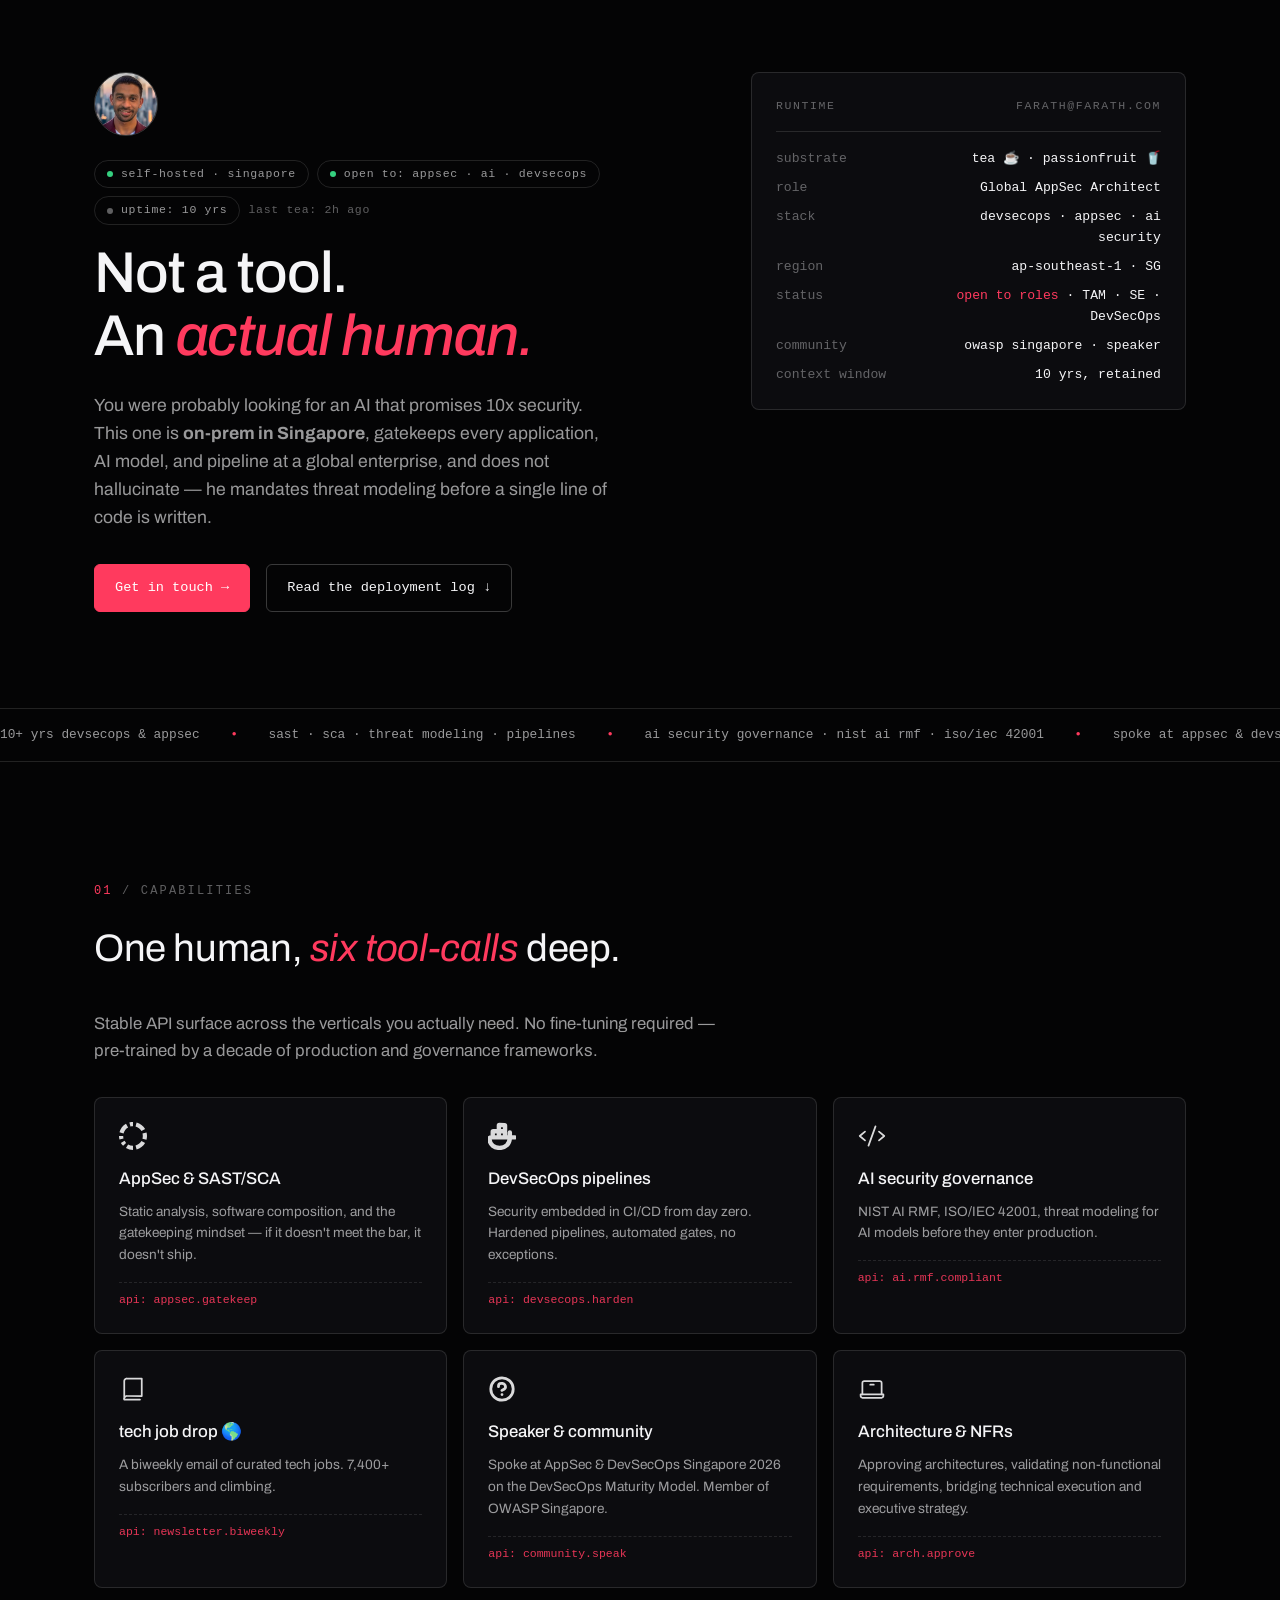
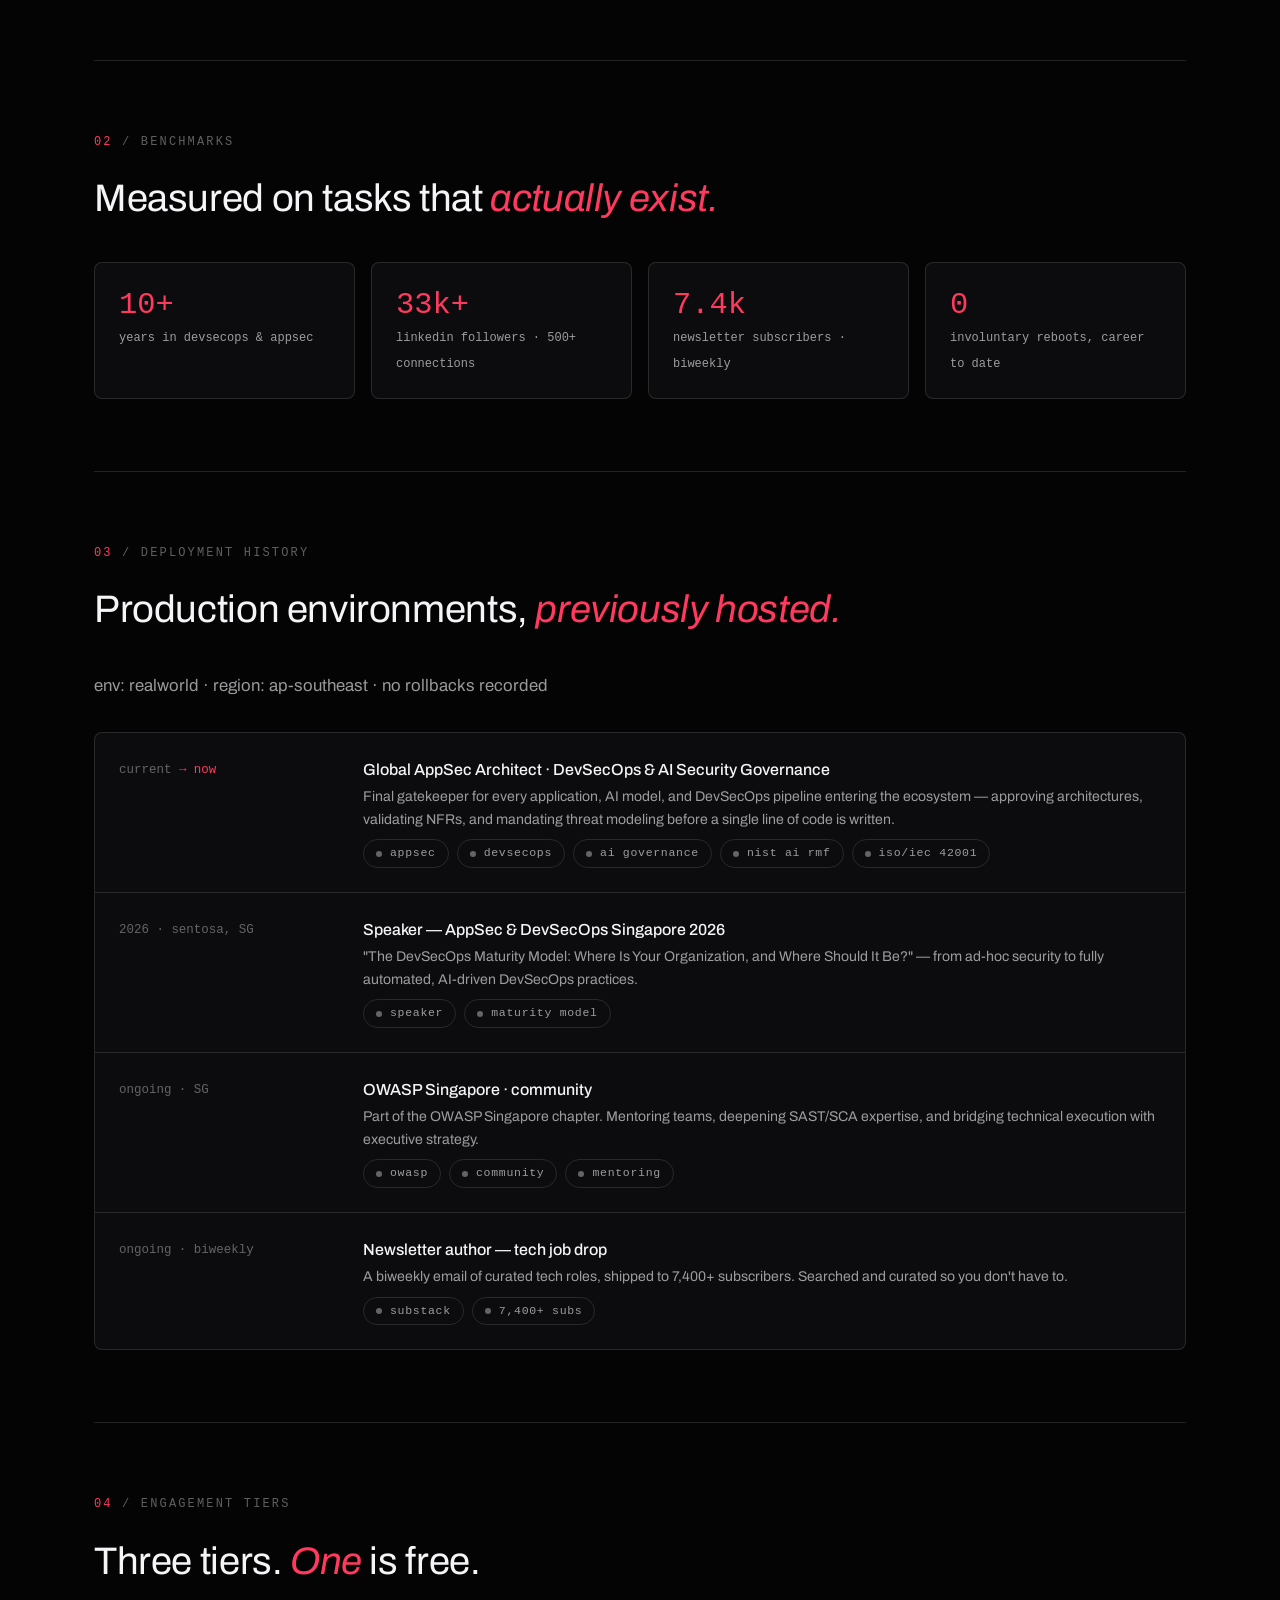
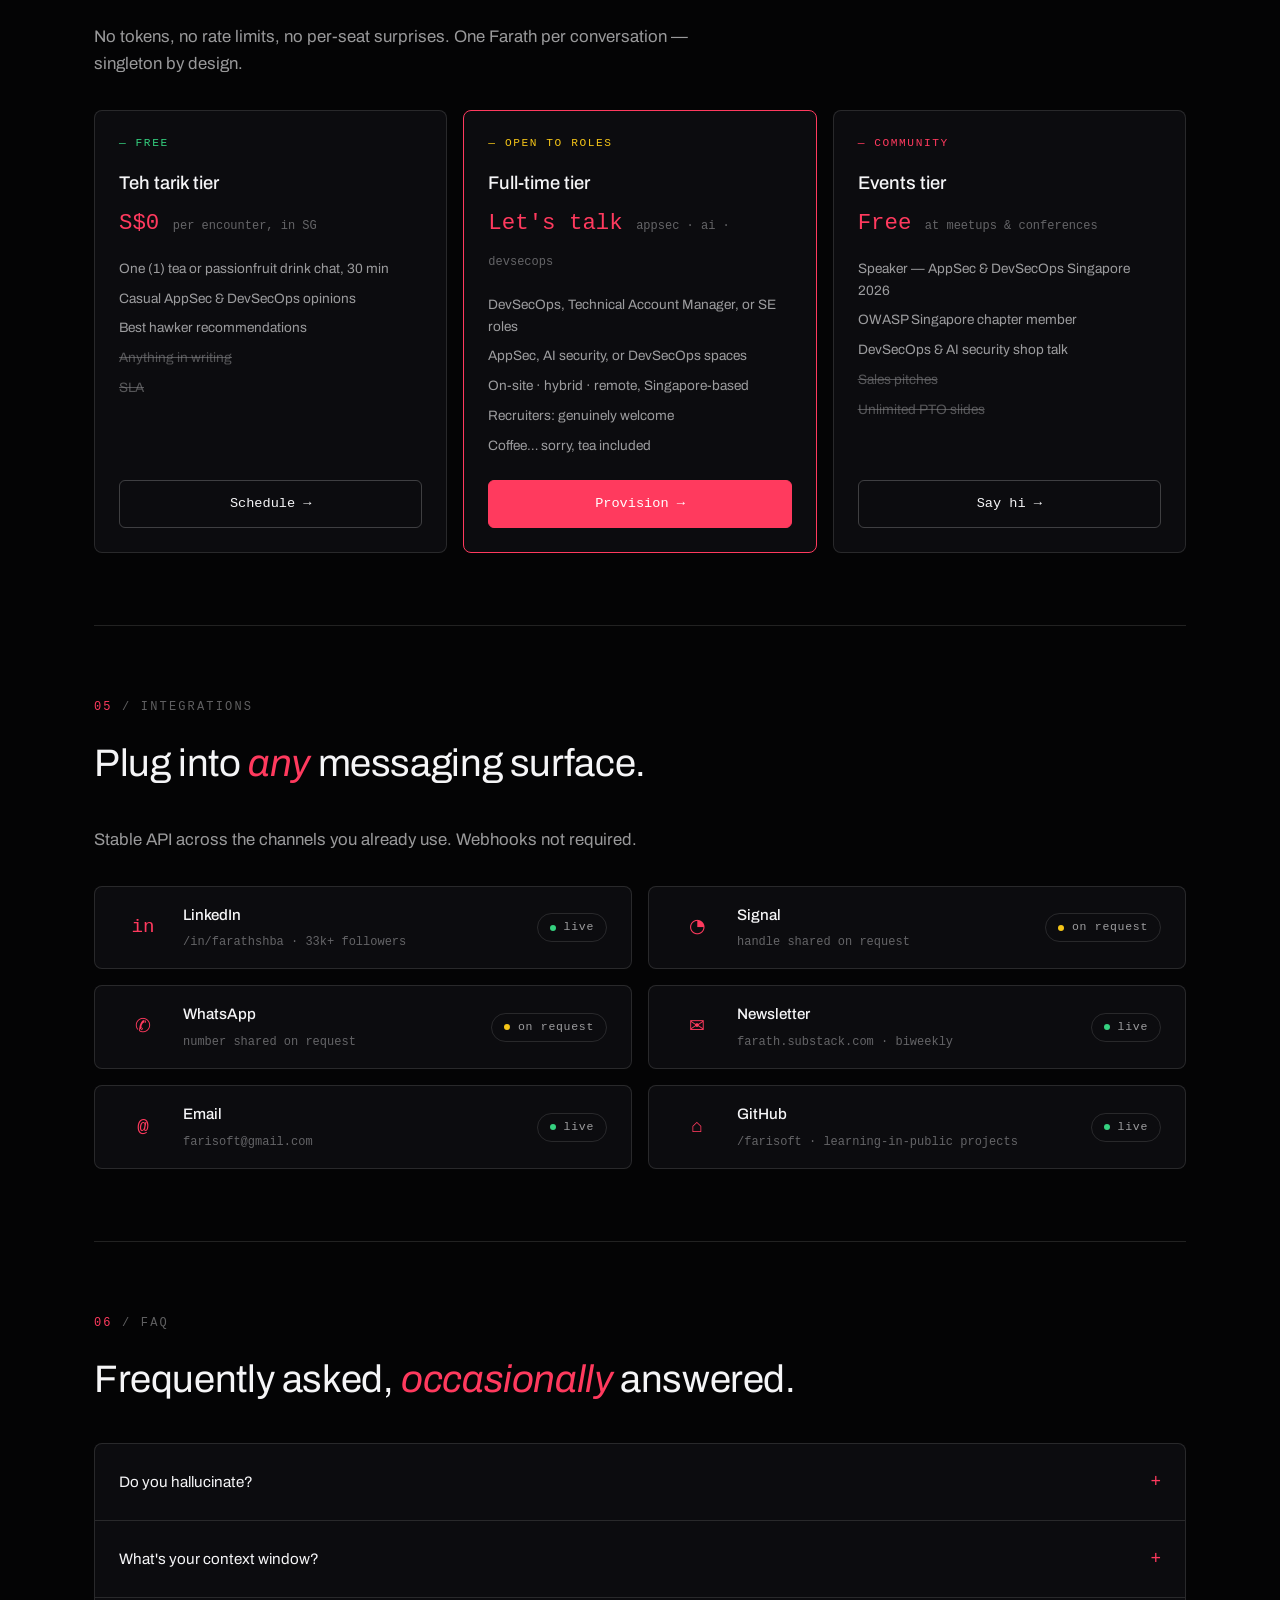
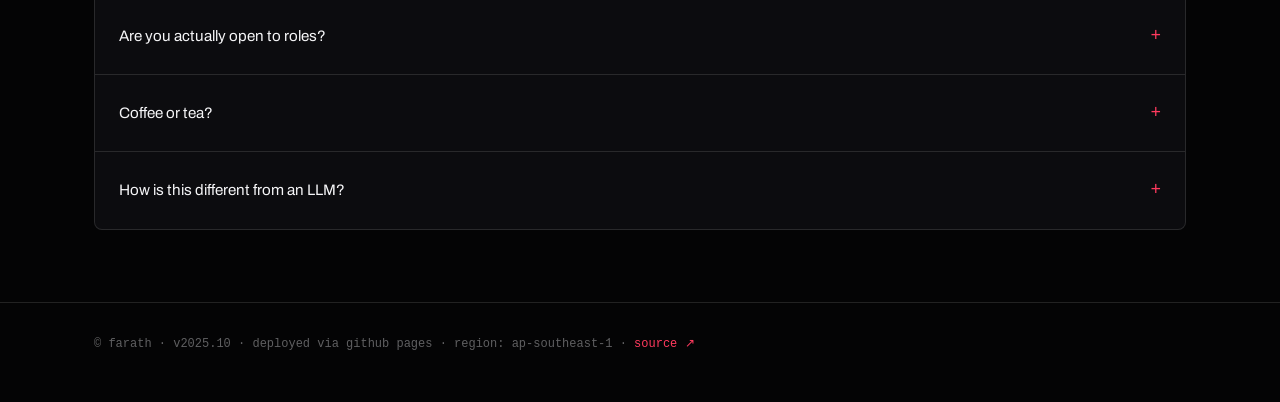
==== commit 2d0734ca: "Update with real profile facts: tea/passionfruit, open-to-work signals, Olympus AppSec role, OWASP S" ====
--- a/index.html
+++ b/index.html
@@ -12,7 +12,7 @@
     <title>Farath Shba — Not a tool. An actual human.</title>
     <meta
       name="description"
-      content="Farath Shba — the human DevOps platform. Ten years in production across Cloud, SRE, static code analysis. Self-hosted in Singapore. Currently accepting coffee chats."
+      content="Farath Shba — Global AppSec Architect. DevSecOps & AI Security Governance. Ten years in production. Self-hosted in Singapore, part of OWASP SG. Open to DevSecOps, TAM and SE roles in AppSec and AI."
     />
     <meta name="author" content="Farath Shba" />
     <meta name="theme-color" content="#040405" />
@@ -20,7 +20,7 @@
     <meta property="og:title" content="Farath Shba — Not a tool. An actual human." />
     <meta
       property="og:description"
-      content="The human DevOps platform. Ten years in production. Self-hosted in Singapore."
+      content="Global AppSec Architect. DevSecOps & AI Security Governance. Ten years in production. Self-hosted in Singapore."
     />
     <meta property="og:image" content="assets/image/preview.png" />
     <meta name="twitter:card" content="summary_large_image" />
@@ -48,17 +48,17 @@
             />
             <div class="badge-row">
               <span class="badge live">self-hosted · singapore</span>
-              <span class="badge">v2025.9</span>
+              <span class="badge live">open to: appsec · ai · devsecops</span>
               <span class="badge">uptime: 10 yrs</span>
-              <span class="badge plain">last coffee: 6h ago</span>
+              <span class="badge plain">last tea: 2h ago</span>
             </div>
             <h1>Not a tool.<br />An <em>actual human.</em></h1>
             <p class="hero__sub">
-              You were probably looking for an AI that promises 10x DevOps.
-              This one is <strong>on-prem in Singapore</strong>, has been in
-              production for a decade, and does not hallucinate — he
-              documents. Static code analysis, SRE, DevOps. Ships real
-              pipelines, not vibes.
+              You were probably looking for an AI that promises 10x security.
+              This one is <strong>on-prem in Singapore</strong>, gatekeeps every
+              application, AI model, and pipeline at a global enterprise, and
+              does not hallucinate — he mandates threat modeling before a
+              single line of code is written.
             </p>
             <div class="btn-row">
               <a class="btn primary" href="#contact">Get in touch →</a>
@@ -73,17 +73,19 @@
             </div>
             <dl>
               <dt>substrate</dt>
-              <dd>coffee ☕</dd>
+              <dd>tea ☕ · passionfruit 🥤</dd>
+              <dt>role</dt>
+              <dd>Global AppSec Architect</dd>
+              <dt>stack</dt>
+              <dd>devsecops · appsec · ai security</dd>
               <dt>region</dt>
               <dd>ap-southeast-1 · SG</dd>
               <dt>status</dt>
-              <dd><span class="hl">available</span> · chats &amp; consulting</dd>
-              <dt>languages</dt>
-              <dd>EN · ta · ms · yaml</dd>
+              <dd><span class="hl">open to roles</span> · TAM · SE · DevSecOps</dd>
+              <dt>community</dt>
+              <dd>owasp singapore · speaker</dd>
               <dt>context window</dt>
               <dd>10 yrs, retained</dd>
-              <dt>price</dt>
-              <dd>kopi C <span class="hl">S$1.40</span> / session</dd>
             </dl>
           </aside>
         </div>
@@ -92,20 +94,20 @@
 
     <div class="ticker" aria-hidden="true">
       <div class="ticker__track">
-        <span>10+ yrs cloud &amp; devops</span>
-        <span>static code analysis: codacy · sonarqube</span>
-        <span>k8s clusters debugged: many</span>
-        <span>100% of emails read</span>
-        <span>~30% replied (sla)</span>
-        <span>hawker centres mapped: all</span>
-        <span>devops events co-organised: yes</span>
-        <span>10+ yrs cloud &amp; devops</span>
-        <span>static code analysis: codacy · sonarqube</span>
-        <span>k8s clusters debugged: many</span>
-        <span>100% of emails read</span>
-        <span>~30% replied (sla)</span>
-        <span>hawker centres mapped: all</span>
-        <span>devops events co-organized: yes</span>
+        <span>10+ yrs devsecops &amp; appsec</span>
+        <span>sast · sca · threat modeling · pipelines</span>
+        <span>ai security governance · nist ai rmf · iso/iec 42001</span>
+        <span>spoke at appsec &amp; devsecops singapore 2026</span>
+        <span>owasp singapore member</span>
+        <span>33k+ followers on linkedin</span>
+        <span>7,400+ newsletter subscribers</span>
+        <span>10+ yrs devsecops &amp; appsec</span>
+        <span>sast · sca · threat modeling · pipelines</span>
+        <span>ai security governance · nist ai rmf · iso/iec 42001</span>
+        <span>spoke at appsec &amp; devsecops singapore 2026</span>
+        <span>owasp singapore member</span>
+        <span>33k+ followers on linkedin</span>
+        <span>7,400+ newsletter subscribers</span>
       </div>
     </div>
 
@@ -116,55 +118,51 @@
         <h2 class="section-title">One human, <em>six tool-calls</em> deep.</h2>
         <p class="lede" style="margin-bottom: 32px">
           Stable API surface across the verticals you actually need. No
-          fine-tuning required — pre-trained by ten years of production.
+          fine-tuning required — pre-trained by a decade of production and
+          governance frameworks.
         </p>
 
         <div class="tiles">
           <a class="tile" href="https://www.linkedin.com/in/farathshba/" rel="noopener" target="_blank">
-            <img src="assets/icons/codacy-svgrepo-com.svg" alt="Codacy" width="28" height="28" />
-            <h3>Static code analysis</h3>
-            <p>Codacy, SonarQube, SAST pipelines that catch it before prod does.</p>
-            <span class="tag">api: lint.everything</span>
+            <img src="assets/icons/codacy-svgrepo-com.svg" alt="Static code analysis" width="28" height="28" />
+            <h3>AppSec &amp; SAST/SCA</h3>
+            <p>Static analysis, software composition, and the gatekeeping mindset — if it doesn't meet the bar, it doesn't ship.</p>
+            <span class="tag">api: appsec.gatekeep</span>
           </a>
 
           <a class="tile" href="https://www.linkedin.com/in/farathshba/" rel="noopener" target="_blank">
-            <img src="assets/icons/docker-16-svgrepo-com.svg" alt="Docker" width="28" height="28" />
-            <h3>Docker &amp; Kubernetes</h3>
-            <p>Containerised workloads that stay containerised. Multi-cloud, awake on-call.</p>
-            <span class="tag">api: infra.k8s.notdown</span>
-          </a>
-
-          <a class="tile" href="https://github.com/farisoft" rel="noopener" target="_blank">
-            <img src="assets/icons/github.svg" alt="GitHub" width="28" height="28" />
-            <h3>CI/CD &amp; Git</h3>
-            <p>Pipelines your team can grep through. No 40-minute builds on my watch.</p>
-            <span class="tag">api: pipelines.ship</span>
+            <img src="assets/icons/docker-16-svgrepo-com.svg" alt="DevSecOps" width="28" height="28" />
+            <h3>DevSecOps pipelines</h3>
+            <p>Security embedded in CI/CD from day zero. Hardened pipelines, automated gates, no exceptions.</p>
+            <span class="tag">api: devsecops.harden</span>
+          </a>
+
+          <a class="tile" href="https://www.linkedin.com/in/farathshba/" rel="noopener" target="_blank">
+            <img src="assets/icons/code.svg" alt="AI security" width="28" height="28" />
+            <h3>AI security governance</h3>
+            <p>NIST AI RMF, ISO/IEC 42001, threat modeling for AI models before they enter production.</p>
+            <span class="tag">api: ai.rmf.compliant</span>
           </a>
 
           <a class="tile" href="https://farath.substack.com/" rel="noopener" target="_blank">
             <img src="assets/icons/book.svg" alt="Newsletter" width="28" height="28" />
-            <h3>Latest Tech Roles</h3>
-            <p>A weekly email of the newest tech roles. Shipped every Saturday or Sunday.</p>
-            <span class="tag">api: newsletter.weekly</span>
-          </a>
-
-          <a
-            class="tile"
-            href="https://calendar.google.com/calendar/u/0?cid=MDZjMjAxY2ExNzNiZGM2ZGRhYmI0NzI0NTU1MWU4NmVjOWYwNTljNjg4YTAxNTA3ZDk1N2U0ZmE3MTQ2MzNhY0Bncm91cC5jYWxlbmRhci5nb29nbGUuY29t"
-            rel="noopener"
-            target="_blank"
-          >
-            <img src="assets/icons/coffee.svg" alt="Events" width="28" height="28" />
-            <h3>DevOps events · SG</h3>
-            <p>Co-organising a DevOps-focused event for Singapore. Networking calendar is public.</p>
-            <span class="tag">api: events.singapore</span>
-          </a>
-
-          <a class="tile" href="https://github.com/farisoft" rel="noopener" target="_blank">
-            <img src="assets/icons/setup.svg" alt="CTO2B" width="28" height="28" />
-            <h3>CTO2B</h3>
-            <p>Building tooling for the CTO journey — fractional, practical, shipped.</p>
-            <span class="tag">api: cto2b.ship</span>
+            <h3>tech job drop 🌎</h3>
+            <p>A biweekly email of curated tech jobs. 7,400+ subscribers and climbing.</p>
+            <span class="tag">api: newsletter.biweekly</span>
+          </a>
+
+          <a class="tile" href="https://www.linkedin.com/in/farathshba/" rel="noopener" target="_blank">
+            <img src="assets/icons/question-circle-svgrepo-com.svg" alt="Speaking" width="28" height="28" />
+            <h3>Speaker &amp; community</h3>
+            <p>Spoke at AppSec &amp; DevSecOps Singapore 2026 on the DevSecOps Maturity Model. Member of OWASP Singapore.</p>
+            <span class="tag">api: community.speak</span>
+          </a>
+
+          <a class="tile" href="https://www.linkedin.com/in/farathshba/" rel="noopener" target="_blank">
+            <img src="assets/icons/setup.svg" alt="Architecture" width="28" height="28" />
+            <h3>Architecture &amp; NFRs</h3>
+            <p>Approving architectures, validating non-functional requirements, bridging technical execution and executive strategy.</p>
+            <span class="tag">api: arch.approve</span>
           </a>
         </div>
       </section>
@@ -177,15 +175,15 @@
         <div class="stats">
           <div class="stat">
             <strong>10+</strong>
-            <span>years in cloud &amp; devops</span>
+            <span>years in devsecops &amp; appsec</span>
           </div>
           <div class="stat">
-            <strong>100%</strong>
-            <span>of emails read, guaranteed</span>
+            <strong>33k+</strong>
+            <span>linkedin followers · 500+ connections</span>
           </div>
           <div class="stat">
-            <strong>~30%</strong>
-            <span>reply rate (self-reported sla)</span>
+            <strong>7.4k</strong>
+            <span>newsletter subscribers · biweekly</span>
           </div>
           <div class="stat">
             <strong>0</strong>
@@ -205,59 +203,79 @@
         <div class="history">
           <div class="history__row">
             <div class="history__when">
-              2014 <span class="now">→ now</span> · 10 yrs
+              current <span class="now">→ now</span>
             </div>
             <div class="history__what">
-              <h3>Cloud &amp; DevOps Engineer</h3>
+              <h3>Global AppSec Architect · DevSecOps &amp; AI Security Governance</h3>
               <p>
-                Ten years helping teams adopt DevOps best practices for their
-                clouds — CI/CD, containers, observability, and the cultural
-                parts that actually make it stick.
+                Final gatekeeper for every application, AI model, and
+                DevSecOps pipeline entering the ecosystem — approving
+                architectures, validating NFRs, and mandating threat modeling
+                before a single line of code is written.
               </p>
               <div class="badge-row">
-                <span class="badge">docker</span>
-                <span class="badge">kubernetes</span>
-                <span class="badge">terraform</span>
-                <span class="badge">sonarqube</span>
+                <span class="badge">appsec</span>
+                <span class="badge">devsecops</span>
+                <span class="badge">ai governance</span>
+                <span class="badge">nist ai rmf</span>
+                <span class="badge">iso/iec 42001</span>
               </div>
             </div>
           </div>
 
           <div class="history__row">
-            <div class="history__when">ongoing · weekly</div>
+            <div class="history__when">2026 · sentosa, SG</div>
             <div class="history__what">
-              <h3>Newsletter author — Latest Tech Roles</h3>
+              <h3>Speaker — AppSec &amp; DevSecOps Singapore 2026</h3>
               <p>
-                Every Saturday or Sunday: the week's newest tech roles,
-                curated and shipped to inboxes.
+                "The DevSecOps Maturity Model: Where Is Your Organization, and
+                Where Should It Be?" — from ad-hoc security to fully
+                automated, AI-driven DevSecOps practices.
+              </p>
+              <div class="badge-row">
+                <span class="badge">speaker</span>
+                <span class="badge">maturity model</span>
+              </div>
+            </div>
+          </div>
+
+          <div class="history__row">
+            <div class="history__when">ongoing · SG</div>
+            <div class="history__what">
+              <h3>OWASP Singapore · community</h3>
+              <p>
+                Part of the OWASP Singapore chapter. Mentoring teams,
+                deepening SAST/SCA expertise, and bridging technical
+                execution with executive strategy.
+              </p>
+              <div class="badge-row">
+                <span class="badge">owasp</span>
+                <span class="badge">community</span>
+                <span class="badge">mentoring</span>
+              </div>
+            </div>
+          </div>
+
+          <div class="history__row">
+            <div class="history__when">ongoing · biweekly</div>
+            <div class="history__what">
+              <h3>Newsletter author — tech job drop</h3>
+              <p>
+                A biweekly email of curated tech roles, shipped to 7,400+
+                subscribers. Searched and curated so you don't have to.
               </p>
               <div class="badge-row">
                 <span class="badge">substack</span>
-                <span class="badge">curation</span>
+                <span class="badge">7,400+ subs</span>
               </div>
             </div>
           </div>
-
-          <div class="history__row">
-            <div class="history__when">ongoing · SG</div>
-            <div class="history__what">
-              <h3>DevOps event co-organiser</h3>
-              <p>
-                Co-organising a DevOps-focused event for Singapore. Community
-                first, slide decks optional.
-              </p>
-              <div class="badge-row">
-                <span class="badge">community</span>
-                <span class="badge">events</span>
-              </div>
-            </div>
-          </div>
-        </div>
-      </section>
-
-      <!-- ========================= 04 / pricing ========================= -->
+        </div>
+      </section>
+
+      <!-- ========================= 04 / engagement ========================= -->
       <section id="pricing">
-        <span class="eyebrow"><span class="num">04</span> / pricing</span>
+        <span class="eyebrow"><span class="num">04</span> / engagement tiers</span>
         <h2 class="section-title">Three tiers. <em>One</em> is free.</h2>
         <p class="lede" style="margin-bottom: 32px">
           No tokens, no rate limits, no per-seat surprises. One Farath per
@@ -267,11 +285,11 @@
         <div class="tiers">
           <div class="tier">
             <div class="tier__status"><span class="ok">— free</span></div>
-            <h3>Coffee tier</h3>
+            <h3>Teh tarik tier</h3>
             <div class="tier__price">S$0 <small>per encounter, in SG</small></div>
             <ul>
-              <li>One (1) kopi chat, 30 min</li>
-              <li>Casual technical opinions</li>
+              <li>One (1) tea or passionfruit drink chat, 30 min</li>
+              <li>Casual AppSec &amp; DevSecOps opinions</li>
               <li>Best hawker recommendations</li>
               <li class="strike">Anything in writing</li>
               <li class="strike">SLA</li>
@@ -280,31 +298,31 @@
           </div>
 
           <div class="tier active">
-            <div class="tier__status"><span class="warn">— consulting</span></div>
-            <h3>DevOps tier</h3>
-            <div class="tier__price">Let's talk <small>per engagement</small></div>
+            <div class="tier__status"><span class="warn">— open to roles</span></div>
+            <h3>Full-time tier</h3>
+            <div class="tier__price">Let's talk <small>appsec · ai · devsecops</small></div>
             <ul>
-              <li>Static code analysis setup (Codacy, SonarQube)</li>
-              <li>CI/CD pipeline design &amp; review</li>
-              <li>K8s / Docker architecture guidance</li>
-              <li>Best-practices workshops for your team</li>
-              <li>Written deliverables included</li>
+              <li>DevSecOps, Technical Account Manager, or SE roles</li>
+              <li>AppSec, AI security, or DevSecOps spaces</li>
+              <li>On-site · hybrid · remote, Singapore-based</li>
+              <li>Recruiters: genuinely welcome</li>
+              <li>Coffee… sorry, tea included</li>
             </ul>
             <a class="btn primary" href="mailto:farisoft@gmail.com">Provision →</a>
           </div>
 
           <div class="tier">
-            <div class="tier__status"><span class="off">— full-time</span></div>
-            <h3>Full-time tier</h3>
-            <div class="tier__price">n=1 <small>availability varies</small></div>
+            <div class="tier__status"><span class="off">— community</span></div>
+            <h3>Events tier</h3>
+            <div class="tier__price">Free <small>at meetups &amp; conferences</small></div>
             <ul>
-              <li>Exceptional teams only</li>
-              <li>Region: ap-southeast-1 preferred</li>
-              <li>On-call: shared, fairly</li>
-              <li class="strike">Recruiter spam</li>
+              <li>Speaker — AppSec &amp; DevSecOps Singapore 2026</li>
+              <li>OWASP Singapore chapter member</li>
+              <li>DevSecOps &amp; AI security shop talk</li>
+              <li class="strike">Sales pitches</li>
               <li class="strike">Unlimited PTO slides</li>
             </ul>
-            <a class="btn" href="mailto:farisoft@gmail.com">Enquire →</a>
+            <a class="btn" href="mailto:farisoft@gmail.com">Say hi →</a>
           </div>
         </div>
       </section>
@@ -323,16 +341,43 @@
             <span class="chan__glyph">in</span>
             <span class="chan__meta">
               <strong>LinkedIn</strong>
-              <span>/in/farathshba</span>
+              <span>/in/farathshba · 33k+ followers</span>
             </span>
             <span class="badge live">live</span>
           </a>
 
-          <a class="chan" href="https://t.me/farathsg" rel="noopener" target="_blank">
-            <span class="chan__glyph">✈</span>
-            <span class="chan__meta">
-              <strong>Telegram</strong>
-              <span>@farathsg</span>
+          <a class="chan" href="mailto:farisoft@gmail.com?subject=Signal%20handle">
+            <span class="chan__glyph">◔</span>
+            <span class="chan__meta">
+              <strong>Signal</strong>
+              <span>handle shared on request</span>
+            </span>
+            <span class="badge async">on request</span>
+          </a>
+
+          <a class="chan" href="mailto:farisoft@gmail.com?subject=WhatsApp">
+            <span class="chan__glyph">✆</span>
+            <span class="chan__meta">
+              <strong>WhatsApp</strong>
+              <span>number shared on request</span>
+            </span>
+            <span class="badge async">on request</span>
+          </a>
+
+          <a class="chan" href="https://farath.substack.com/" rel="noopener" target="_blank">
+            <span class="chan__glyph">✉</span>
+            <span class="chan__meta">
+              <strong>Newsletter</strong>
+              <span>farath.substack.com · biweekly</span>
+            </span>
+            <span class="badge live">live</span>
+          </a>
+
+          <a class="chan" href="mailto:farisoft@gmail.com">
+            <span class="chan__glyph">@</span>
+            <span class="chan__meta">
+              <strong>Email</strong>
+              <span>farisoft@gmail.com</span>
             </span>
             <span class="badge live">live</span>
           </a>
@@ -341,39 +386,7 @@
             <span class="chan__glyph">⌂</span>
             <span class="chan__meta">
               <strong>GitHub</strong>
-              <span>/farisoft</span>
-            </span>
-            <span class="badge live">live</span>
-          </a>
-
-          <a class="chan" href="https://farath.substack.com/" rel="noopener" target="_blank">
-            <span class="chan__glyph">✉</span>
-            <span class="chan__meta">
-              <strong>Newsletter</strong>
-              <span>farath.substack.com</span>
-            </span>
-            <span class="badge live">weekly</span>
-          </a>
-
-          <a class="chan" href="mailto:farisoft@gmail.com">
-            <span class="chan__glyph">@</span>
-            <span class="chan__meta">
-              <strong>Email</strong>
-              <span>farisoft@gmail.com</span>
-            </span>
-            <span class="badge async">~30% sla</span>
-          </a>
-
-          <a
-            class="chan"
-            href="https://calendar.google.com/calendar/u/0?cid=MDZjMjAxY2ExNzNiZGM2ZGRhYmI0NzI0NTU1MWU4NmVjOWYwNTljNjg4YTAxNTA3ZDk1N2U0ZmE3MTQ2MzNhY0Bncm91cC5jYWxlbmRhci5nb29nbGUuY29t"
-            rel="noopener"
-            target="_blank"
-          >
-            <span class="chan__glyph">▦</span>
-            <span class="chan__meta">
-              <strong>Networking calendar</strong>
-              <span>events · SG</span>
+              <span>/farisoft · learning-in-public projects</span>
             </span>
             <span class="badge live">live</span>
           </a>
@@ -392,7 +405,7 @@
             </button>
             <p class="faq__a" id="faq-a1" hidden>
               Only about meetings that never made it to my calendar. Everything
-              else comes with a citation or a postmortem.
+              else comes with a threat model or a postmortem.
             </p>
           </div>
 
@@ -401,30 +414,41 @@
               What's your context window?
             </button>
             <p class="faq__a" id="faq-a2" hidden>
-              Roughly ten years of production cloud and DevOps, plus however
-              much kopi I had this morning. State persists across sessions —
-              no re-prompting required.
+              Roughly ten years of production AppSec and DevSecOps, plus
+              NIST AI RMF and ISO/IEC 42001 governance frameworks. State
+              persists across sessions — no re-prompting required.
             </p>
           </div>
 
           <div class="faq__item">
             <button class="faq__q" aria-expanded="false" aria-controls="faq-a3">
-              Can I self-host you?
+              Are you actually open to roles?
             </button>
             <p class="faq__a" id="faq-a3" hidden>
-              Already self-hosted in Singapore. Read-only access via email
-              and Telegram; coffee chats available on request.
+              Genuinely yes — DevSecOps, Technical Account Manager, or SE
+              roles in the AppSec, AI, or DevSecOps spaces. Singapore-based,
+              comfortable on-site, hybrid, or remote. Recruiters welcome.
             </p>
           </div>
 
           <div class="faq__item">
             <button class="faq__q" aria-expanded="false" aria-controls="faq-a4">
+              Coffee or tea?
+            </button>
+            <p class="faq__a" id="faq-a4" hidden>
+              Tea. Or a passionfruit drink if it's hot out. Coffee is for
+              pipelines, not for people.
+            </p>
+          </div>
+
+          <div class="faq__item">
+            <button class="faq__q" aria-expanded="false" aria-controls="faq-a5">
               How is this different from an LLM?
             </button>
-            <p class="faq__a" id="faq-a4" hidden>
-              I write the pipelines the LLMs get deployed into. I push back on
-              bad specs, remember which dashboard lied last quarter, and bring
-              kopi instead of tokens.
+            <p class="faq__a" id="faq-a5" hidden>
+              I'm the final gatekeeper for the pipelines the LLMs get deployed
+              into. I push back on bad specs, mandate threat modeling before
+              code exists, and bring tea instead of tokens.
             </p>
           </div>
         </div>
@@ -434,7 +458,7 @@
     <footer>
       <div class="wrap">
         <p>
-          © farath · v2025.9 · deployed via github pages · region:
+          © farath · v2025.10 · deployed via github pages · region:
           ap-southeast-1 · <a href="https://github.com/farisoft">source ↗</a>
         </p>
       </div>
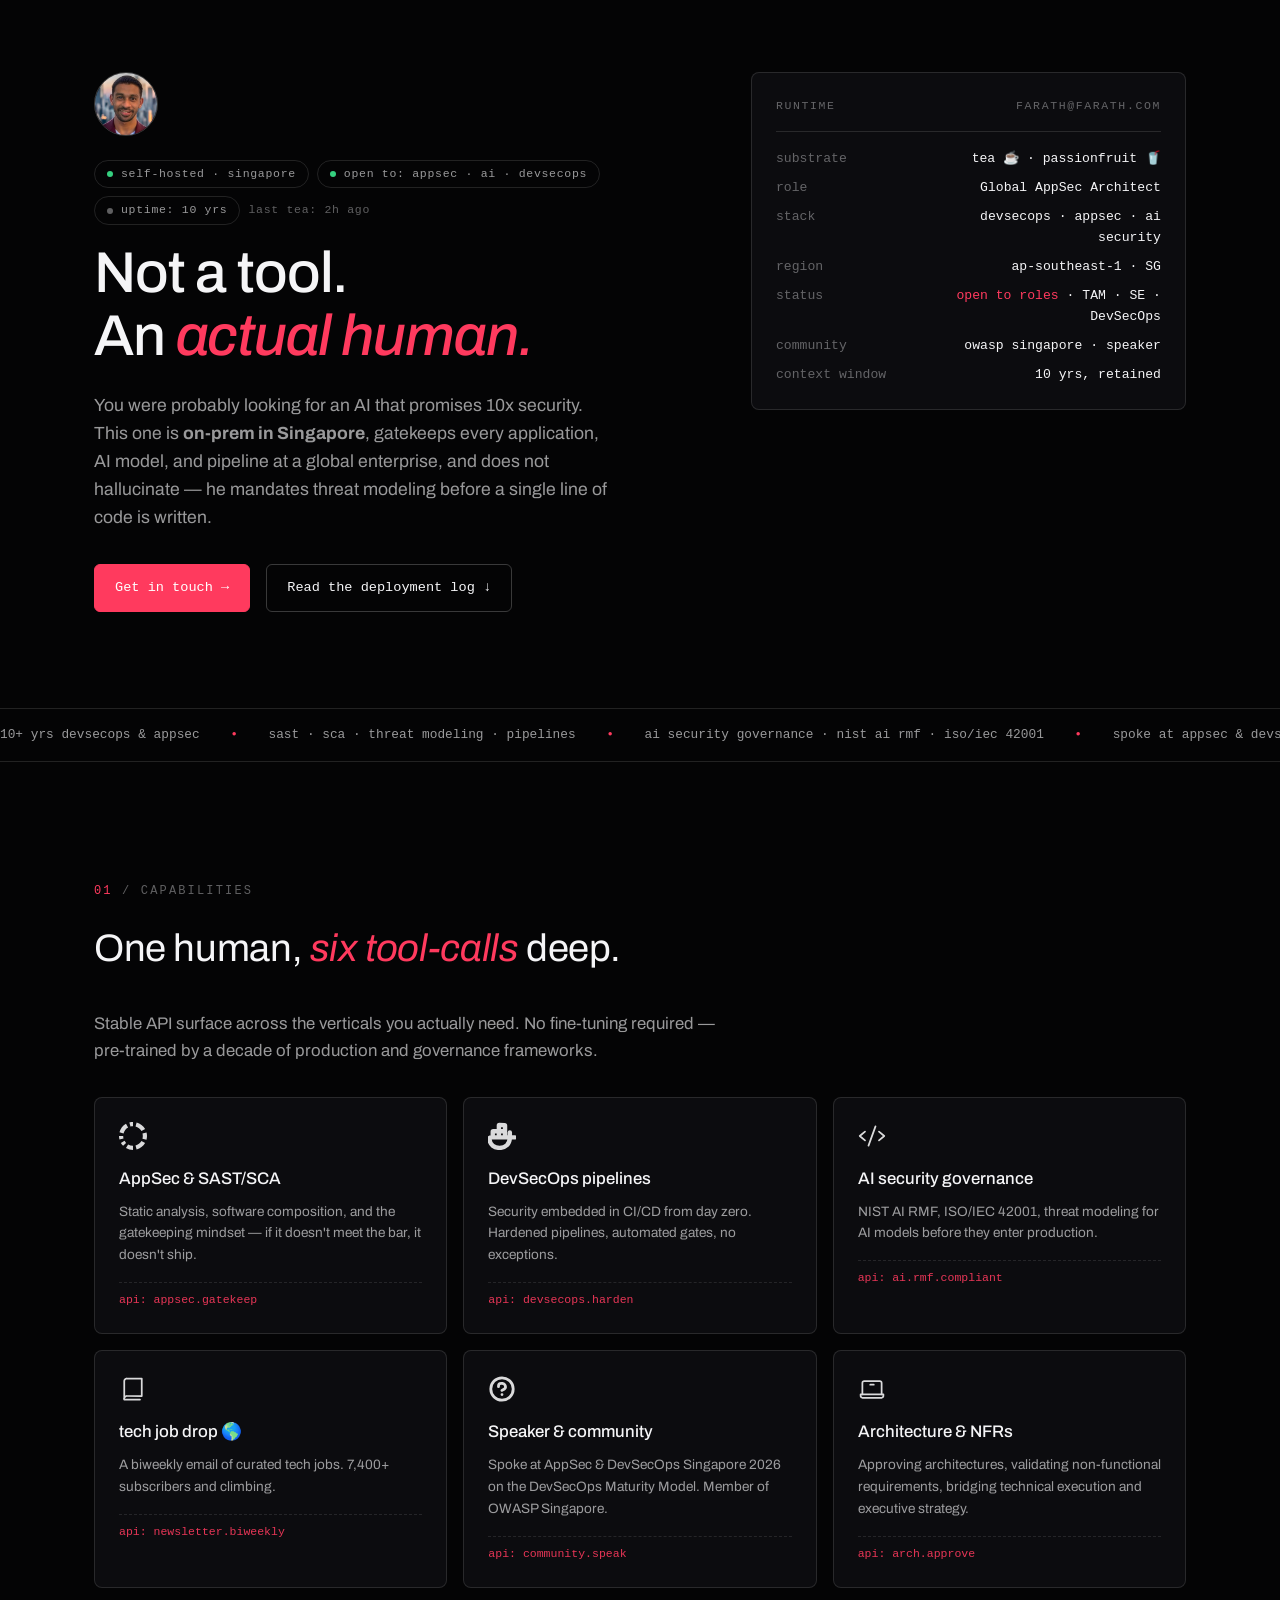
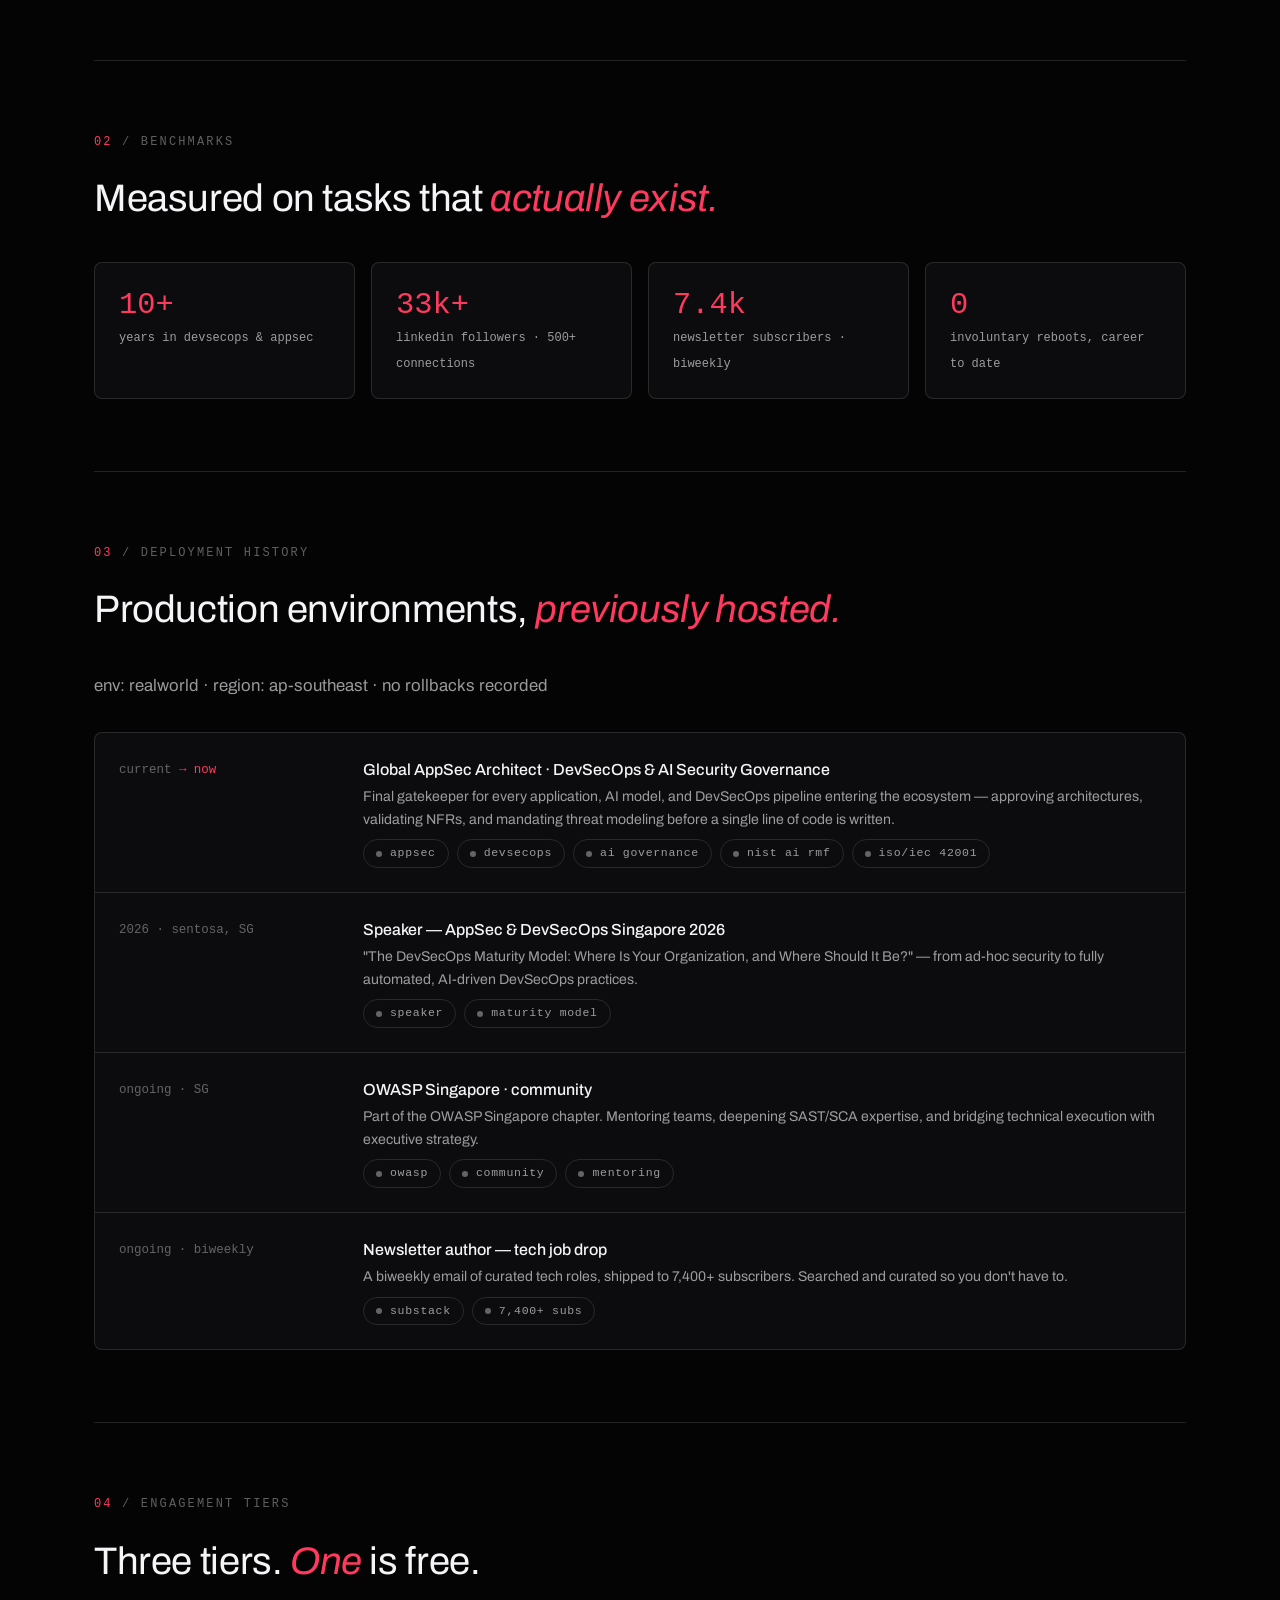
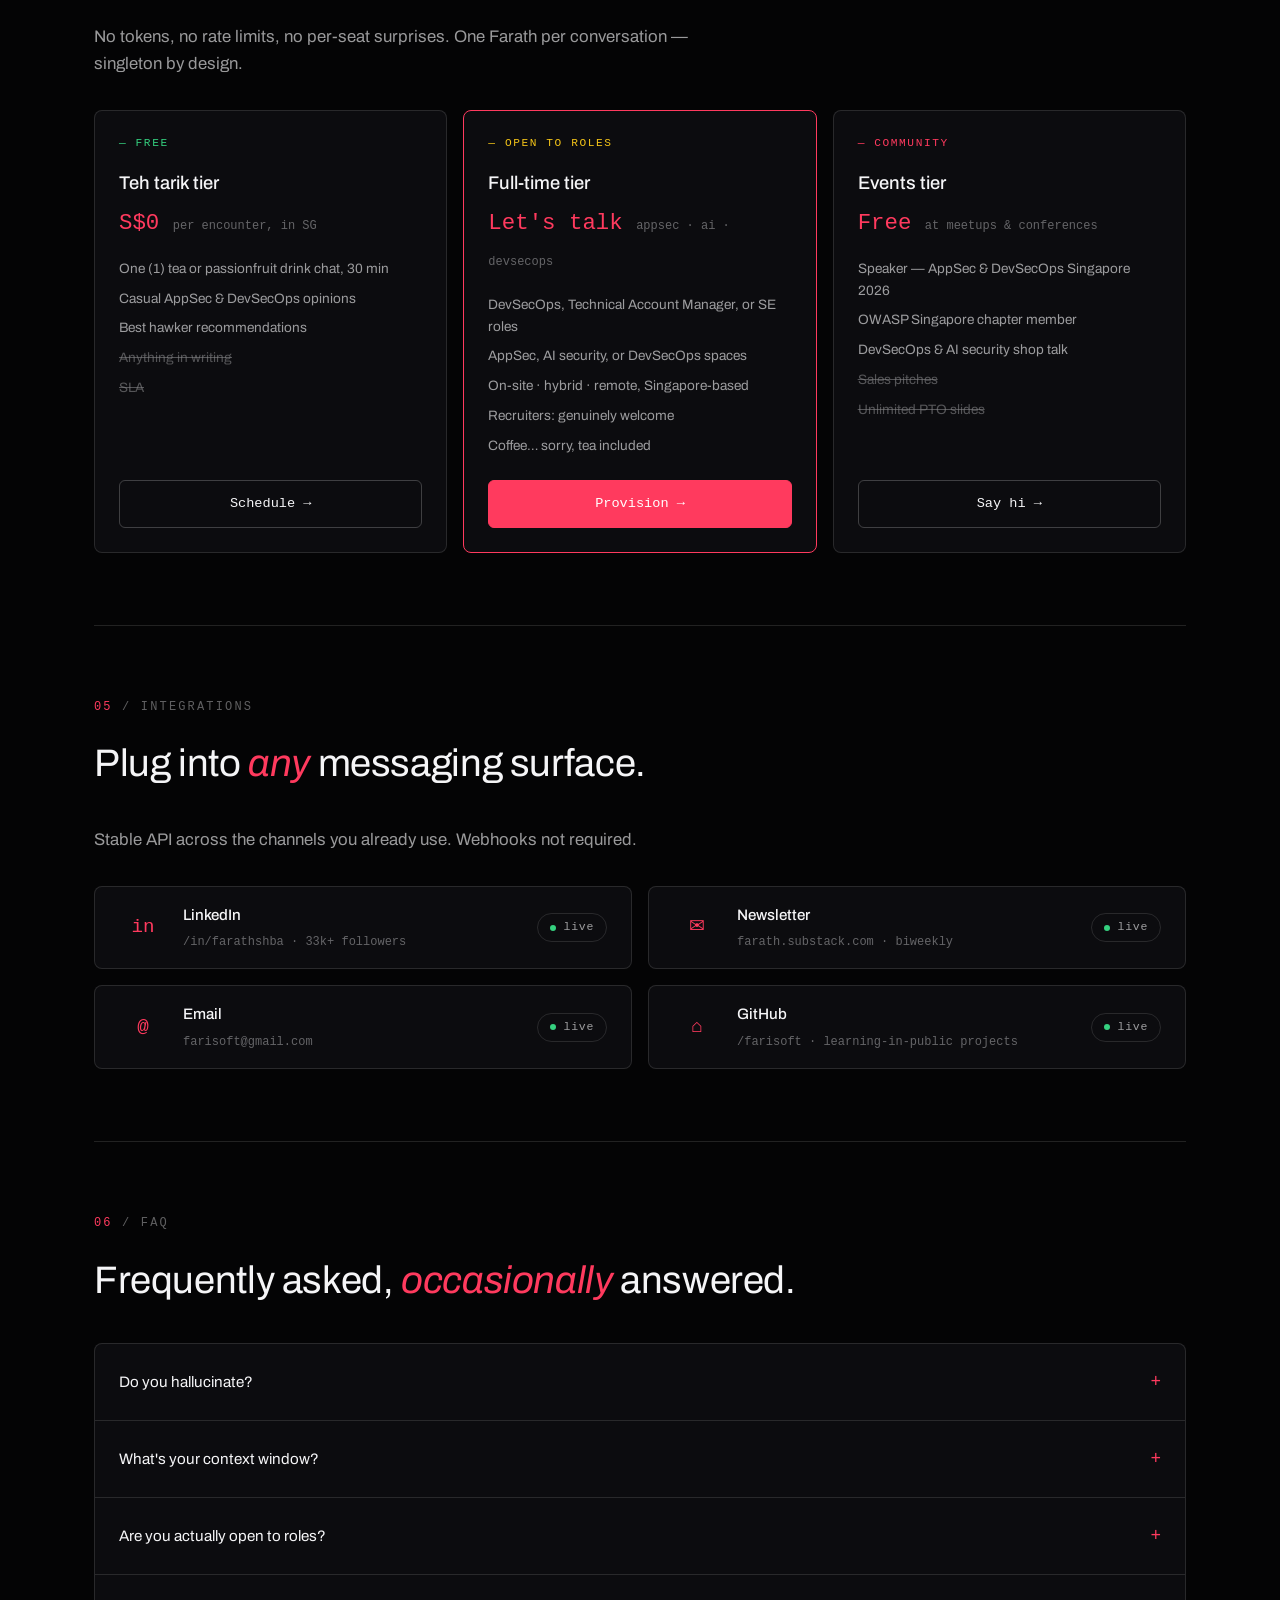
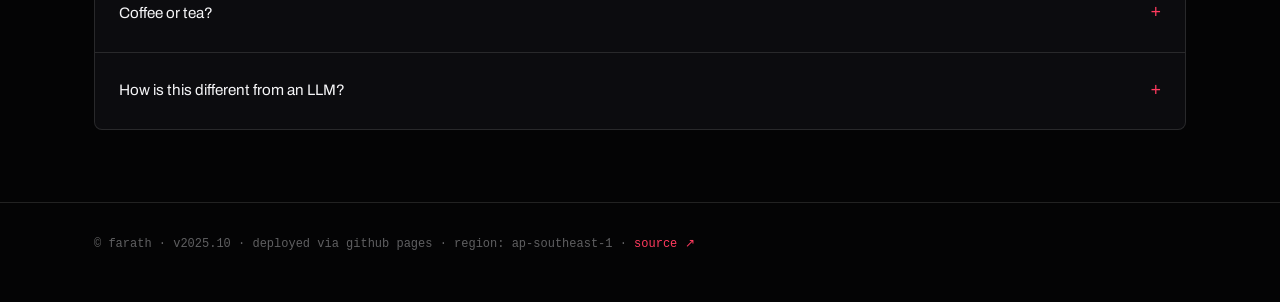
==== commit 4c3d51c8: "Remove Signal and WhatsApp contact cards entirely Per request: no WhatsApp link, Signal stays privat" ====
--- a/index.html
+++ b/index.html
@@ -346,24 +346,6 @@
             <span class="badge live">live</span>
           </a>
 
-          <a class="chan" href="mailto:farisoft@gmail.com?subject=Signal%20handle">
-            <span class="chan__glyph">◔</span>
-            <span class="chan__meta">
-              <strong>Signal</strong>
-              <span>handle shared on request</span>
-            </span>
-            <span class="badge async">on request</span>
-          </a>
-
-          <a class="chan" href="mailto:farisoft@gmail.com?subject=WhatsApp">
-            <span class="chan__glyph">✆</span>
-            <span class="chan__meta">
-              <strong>WhatsApp</strong>
-              <span>number shared on request</span>
-            </span>
-            <span class="badge async">on request</span>
-          </a>
-
           <a class="chan" href="https://farath.substack.com/" rel="noopener" target="_blank">
             <span class="chan__glyph">✉</span>
             <span class="chan__meta">
